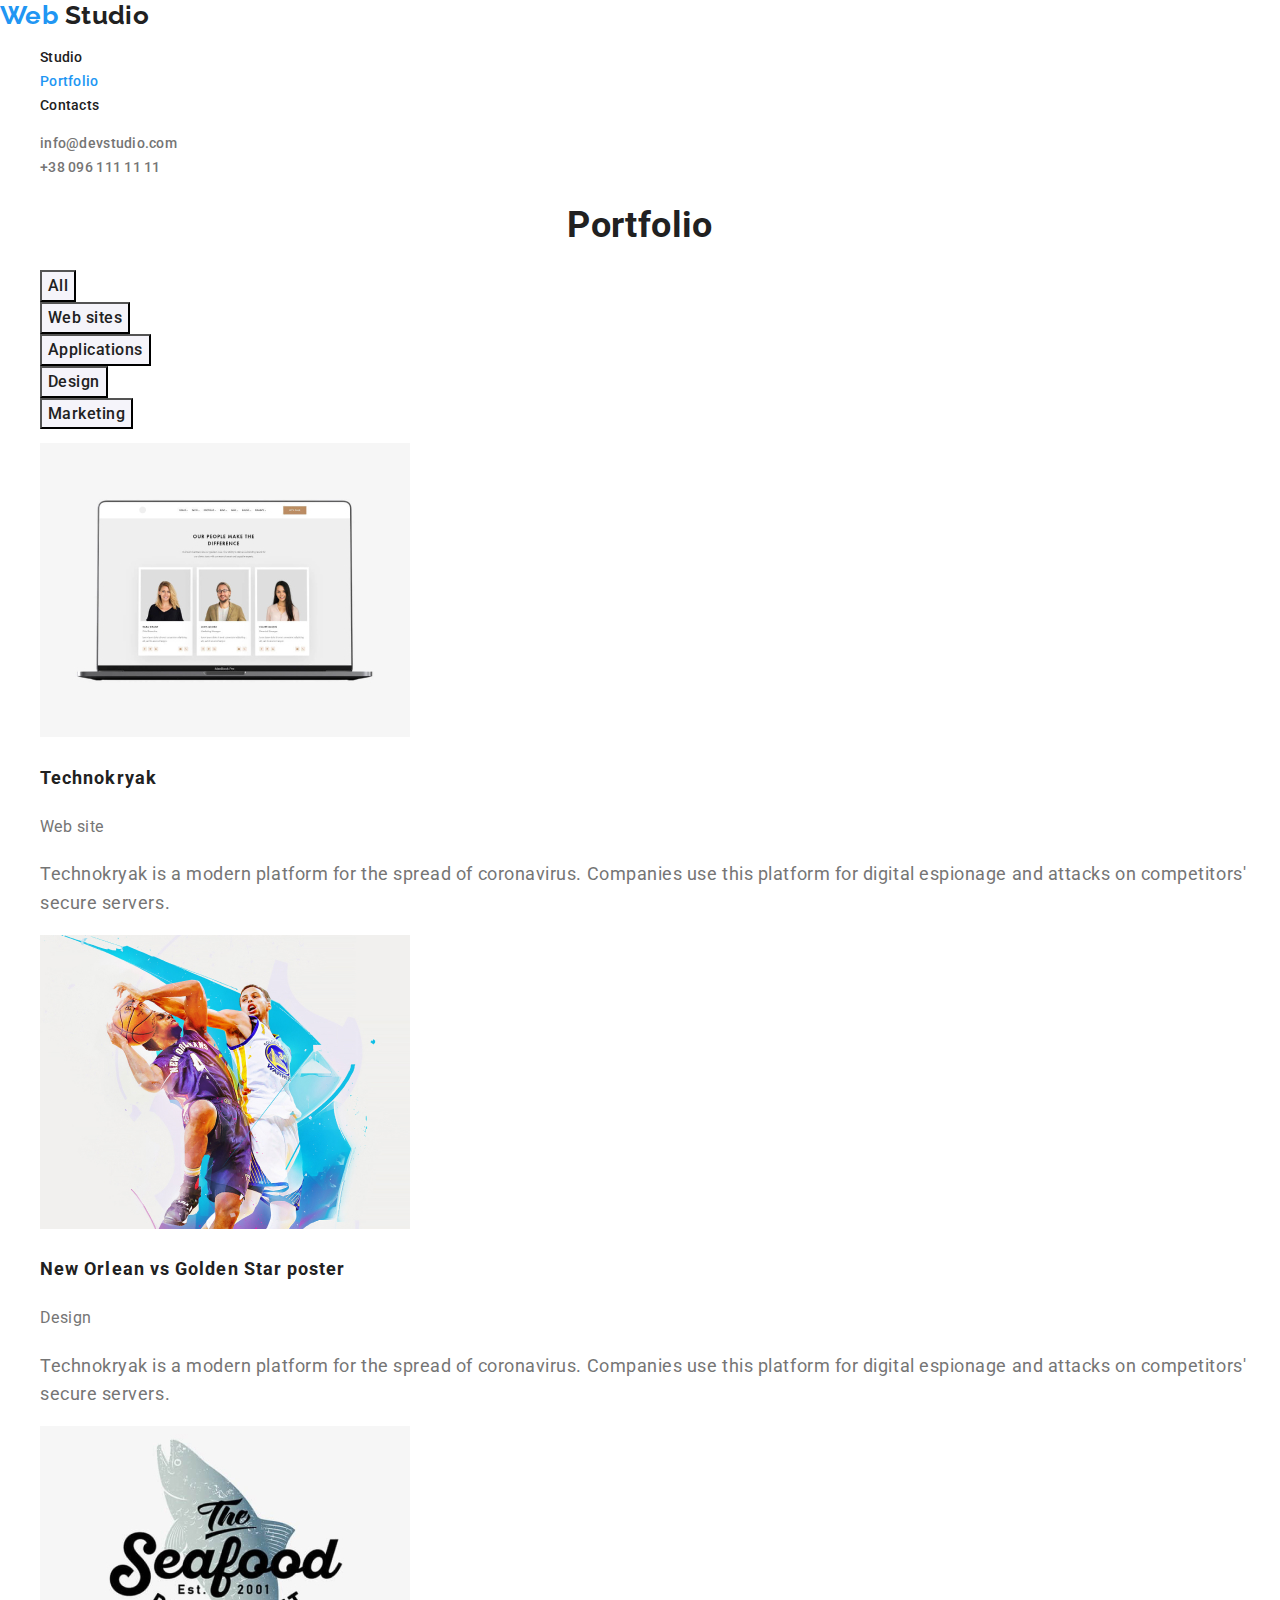
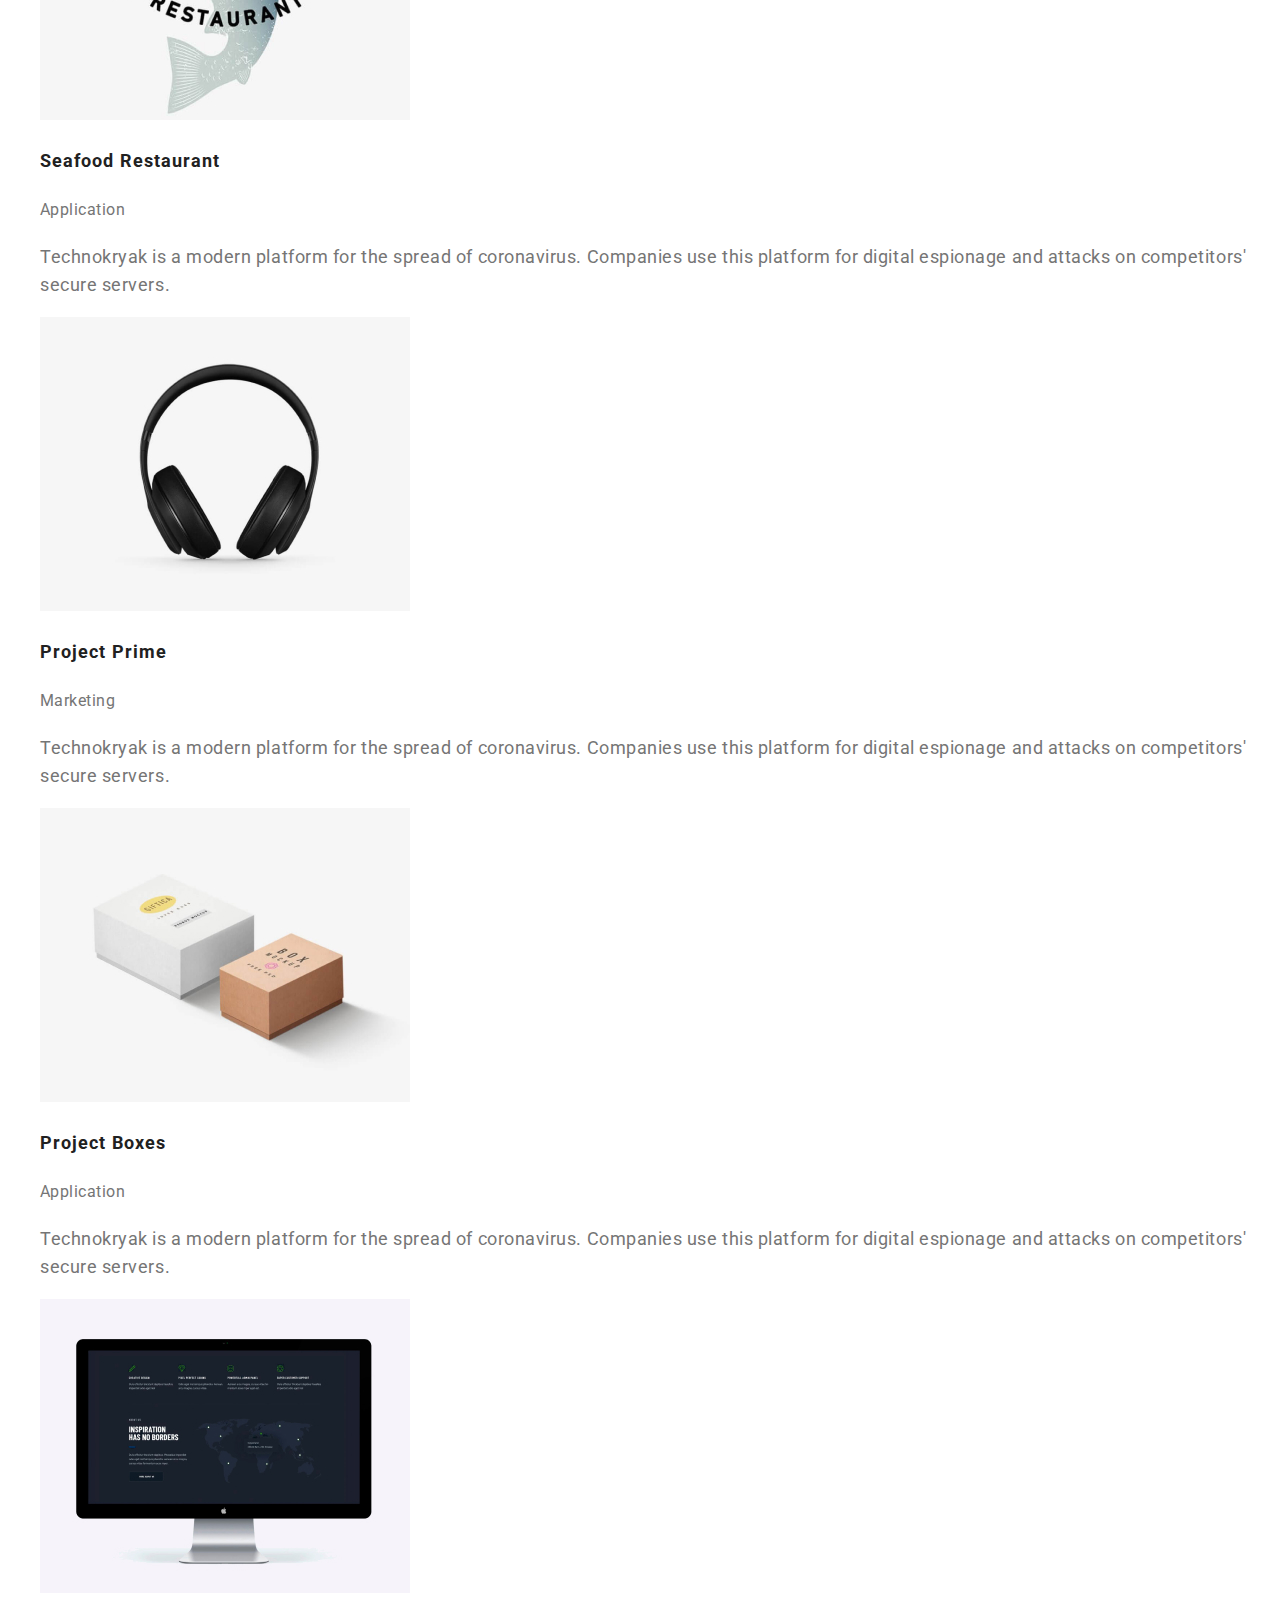
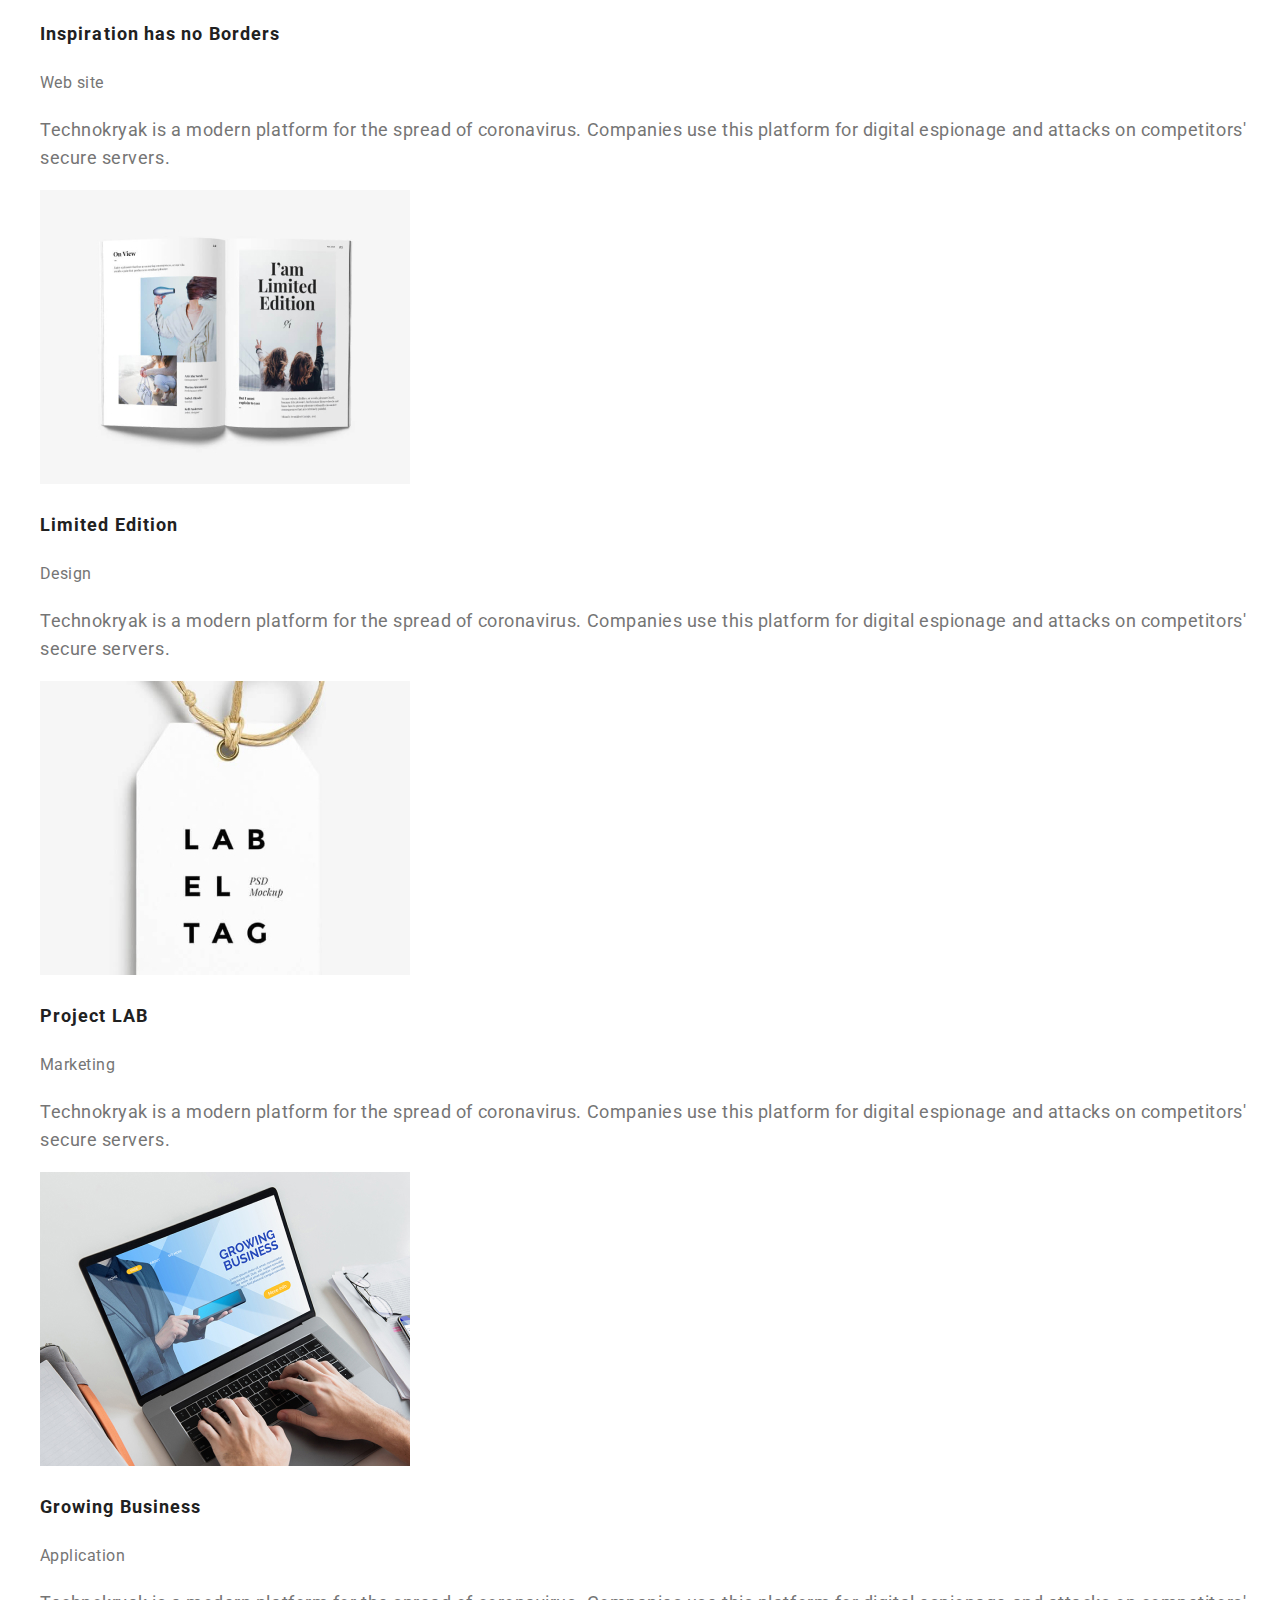
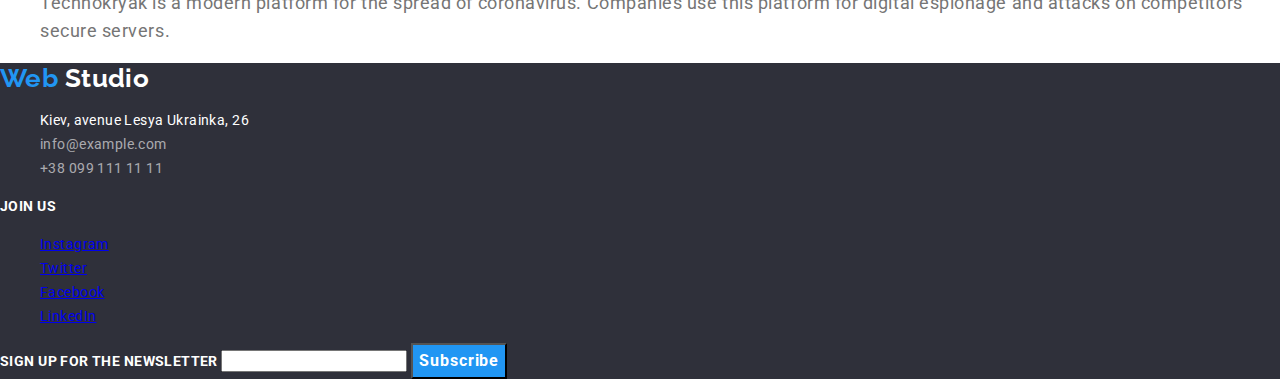
==== portfolio.html @ d20845cb "Adds html and css files, photos" ====
<!DOCTYPE html>
<html lang="en">
  <head>
    <meta charset="UTF-8" />
    <meta name="viewport" content="width=device-width, initial-scale=1.0" />
    <title>Portfolio</title>
    <link
      href="https://fonts.googleapis.com/css2?family=Raleway:wght@700&family=Roboto:wght@400;500;700;900&display=swap"
      rel="stylesheet"
    />
    <link
      rel="stylesheet"
      href="https://cdnjs.cloudflare.com/ajax/libs/modern-normalize/0.7.0/modern-normalize.min.css"
    />
    <link rel="stylesheet" href="./css/styles.css" />
  </head>

  <body>
    <!--Site header-->
    <header>
      <nav>
        <a href="./index.html" class="logo"
          ><span class="logo-web">Web</span> Studio</a
        >
        <ul class="site-nav list">
          <li><a href="./index.html" class="link">Studio</a></li>
          <li><a href="./portfolio.html" class="link current">Portfolio</a></li>
          <li><a href="" class="link">Contacts</a></li>
        </ul>
      </nav>

      <!--Contacts-->
      <ul class="contacts list">
        <li><a href="mailto:info@devstudio.com">info@devstudio.com</a></li>
        <li><a href="tel:+380961111111">+38 096 111 11 11</a></li>
      </ul>
    </header>

    <main>
      <!--Portfolio-->
      <section class="section">
        <h1 class="section-title">Portfolio</h1>
        <ul class="works-filter list">
          <li>
            <button type="button" class="button">All</button>
          </li>
          <li>
            <button type="button" class="button">Web sites</button>
          </li>
          <li>
            <button type="button" class="button">Applications</button>
          </li>
          <li>
            <button type="button" class="button">Design</button>
          </li>
          <li>
            <button type="button" class="button">Marketing</button>
          </li>
        </ul>

        <ul class="portfolio list">
          <li>
            <a href=""
              ><img
                src="./images/portfolio-card.jpg"
                alt="People"
                width="370"
                height="294"
              />
              <h2 class="portfolio-title">Technokryak</h2>
              <p class="portfolio-item">Web site</p>
              <p class="portfolio-description">
                Technokryak is a modern platform for the spread of coronavirus.
                Companies use this platform for digital espionage and attacks on
                competitors' secure servers.
              </p>
            </a>
          </li>

          <li>
            <a href="">
              <img
                src="./images/portfolio-1.jpg"
                alt="Basketball players"
                width="370"
                height="294"
              />
              <h2 class="portfolio-title">New Orlean vs Golden Star poster</h2>
              <p class="portfolio-item">Design</p>
              <p class="portfolio-description">
                Technokryak is a modern platform for the spread of coronavirus.
                Companies use this platform for digital espionage and attacks on
                competitors' secure servers.
              </p>
            </a>
          </li>

          <li>
            <a href="">
              <img
                src="./images/portfolio-2.jpg"
                alt="Restaurant logo"
                width="370"
                height="294"
              />
              <h2 class="portfolio-title">Seafood Restaurant</h2>
              <p class="portfolio-item">Application</p>
              <p class="portfolio-description">
                Technokryak is a modern platform for the spread of coronavirus.
                Companies use this platform for digital espionage and attacks on
                competitors' secure servers.
              </p>
            </a>
          </li>

          <li>
            <a href="">
              <img
                src="./images/portfolio-3.jpg"
                alt="Headphones"
                width="370"
                height="294"
              />
              <h2 class="portfolio-title">Project Prime</h2>
              <p class="portfolio-item">Marketing</p>
              <p class="portfolio-description">
                Technokryak is a modern platform for the spread of coronavirus.
                Companies use this platform for digital espionage and attacks on
                competitors' secure servers.
              </p>
            </a>
          </li>

          <li>
            <a href="">
              <img
                src="./images/portfolio-4.jpg"
                alt="Boxes"
                width="370"
                height="294"
              />
              <h2 class="portfolio-title">Project Boxes</h2>
              <p class="portfolio-item">Application</p>
              <p class="portfolio-description">
                Technokryak is a modern platform for the spread of coronavirus.
                Companies use this platform for digital espionage and attacks on
                competitors' secure servers.
              </p>
            </a>
          </li>

          <li>
            <a href="">
              <img
                src="./images/portfolio-5.jpg"
                alt="Monitor"
                width="370"
                height="294"
              />
              <h2 class="portfolio-title">Inspiration has no Borders</h2>
              <p class="portfolio-item">Web site</p>
              <p class="portfolio-description">
                Technokryak is a modern platform for the spread of coronavirus.
                Companies use this platform for digital espionage and attacks on
                competitors' secure servers.
              </p>
            </a>
          </li>

          <li>
            <a href="">
              <img
                src="./images/portfolio-6.jpg"
                alt="Magazine"
                width="370"
                height="294"
              />
              <h2 class="portfolio-title">Limited Edition</h2>
              <p class="portfolio-item">Design</p>
              <p class="portfolio-description">
                Technokryak is a modern platform for the spread of coronavirus.
                Companies use this platform for digital espionage and attacks on
                competitors' secure servers.
              </p>
            </a>
          </li>

          <li>
            <a href="">
              <img
                src="./images/portfolio-7.jpg"
                alt="Label"
                width="370"
                height="294"
              />
              <h2 class="portfolio-title">Project LAB</h2>
              <p class="portfolio-item">Marketing</p>
              <p class="portfolio-description">
                Technokryak is a modern platform for the spread of coronavirus.
                Companies use this platform for digital espionage and attacks on
                competitors' secure servers.
              </p>
            </a>
          </li>

          <li>
            <a href="">
              <img
                src="./images/portfolio-8.jpg"
                alt="Laptop"
                width="370"
                height="294"
              />
              <h2 class="portfolio-title">Growing Business</h2>
              <p class="portfolio-item">Application</p>
              <p class="portfolio-description">
                Technokryak is a modern platform for the spread of coronavirus.
                Companies use this platform for digital espionage and attacks on
                competitors' secure servers.
              </p>
            </a>
          </li>
        </ul>
      </section>
    </main>

    <!--Footer-->
    <footer class="footer">
      <div>
        <a href="./index.html" class="logo"
          ><span class="logo-web">Web</span
          ><span class="logo-studio"> Studio</span></a
        >
        <address class="address">
          <ul class="list">
            <li class="address-map">Kiev, avenue Lesya Ukrainka, 26</li>
            <li>
              <a href="mailto:info@example.com" class="address-contacts"
                >info@example.com</a
              >
            </li>
            <li>
              <a href="tel:+380991111111" class="address-contacts"
                >+38 099 111 11 11</a
              >
            </li>
          </ul>
        </address>
      </div>

      <div>
        <b class="auth">Join us</b>
        <ul class="list">
          <li><a href="#" aria-label="Instagram Link">Instagram</a></li>
          <li><a href="#" aria-label="Twitter Link">Twitter</a></li>
          <li><a href="#" aria-label="Facebook Link">Facebook</a></li>
          <li><a href="#" aria-label="LinkedIn Link">LinkedIn</a></li>
        </ul>
      </div>

      <div>
        <b class="auth">Sign up for the newsletter</b>
        <input type="text" />
        <button type="submit" class="submit-button">Subscribe</button>
      </div>
    </footer>
  </body>
</html>
---- css/styles.css ----
:root {
  --primary-text-color: #757575;
  --title-text-color: #212121;
  --accent-color: #2196f3;
  --accent-secondary-color: rgba(255, 255, 255, 0.6);
  --white-color: #ffffff;
  --secondary-bg-color: #f5f4fa;
  --footer-bg-color: #2f303a;
}

/* main text color #757575 */
/* secondary text color #212121 */
/* white color #FFFFFF */
/* accent color #2196F3 */
/* secondary background color #F5F4FA */
/* footer background color #2F303A */
/*contacts color: rgba(255, 255, 255, 0.6) */

body {
  background-color: var(--white-color);
  color: var(--primary-text-color);
  font-family: Roboto, sans-serif;
  letter-spacing: 0.03em;
  font-weight: 400;
  font-size: 14px;
  line-height: 1.71;
  text-decoration: none;
}

.container {
  width: 1230px;
  padding-left: 15px;
  padding-right: 15px;
  margin: 0 auto;
}

.list {
  list-style: none;
}

.logo {
  color: var(--title-text-color);
  font-family: Raleway, sans-serif;
  font-size: 26px;
  font-weight: 700;
  line-height: 1.19;
  text-decoration: none;
}

.logo-web {
  color: var(--accent-color);
}

/* Site nav*/
.site-nav .link {
  color: var(--title-text-color);
}

.site-nav .link:hover,
.site-nav .link:focus {
  color: var(--accent-color);
}

/* Contacts */
.contacts a {
  color: var(--primary-text-color);
}

.contacts a:hover,
.contacts a:focus {
  color: var(--accent-color);
}

.site-nav .link,
.contacts a {
  font-weight: 500;
  font-size: 14px;
  line-height: 1.14;
  letter-spacing: 0.02em;
  text-decoration: none;
}

.site-nav .link.current {
  color: var(--accent-color);
}

.section-title {
  color: var(--title-text-color);
  font-weight: 700;
  font-size: 36px;
  line-height: 1.17;
  text-align: center;
}

/* Hero */
.hero {
  background-color: var(--footer-bg-color);
  text-align: center;
}

.hero-title {
  font-weight: 900;
  font-size: 44px;
  line-height: 1.36;
  letter-spacing: 0.06em;
  text-transform: uppercase;
  color: var(--white-color);
}

.hero-button,
.submit-button {
  color: var(--white-color);
  background-color: var(--accent-color);
  font-family: inherit;
  font-weight: 700;
  font-size: 16px;
  line-height: 1.88;
  text-align: center;
  letter-spacing: 0.06em;
}

/* Features */
.features-item,
.works .title,
.auth {
  font-weight: 700;
  font-size: 14px;
  line-height: 1.14;
  text-transform: uppercase;
}

.features-item {
  color: var(--title-text-color);
}

/* Works */
.works .title {
  color: var(--white-color);
  background-color: var(--footer-bg-color);
}

/* Team */
.team .title {
  color: var(--title-text-color);
  font-weight: 500;
  font-size: 16px;
  line-height: 1.19;
}

.profession {
  font-weight: 400;
  font-size: 16px;
  line-height: 1.19;
}

footer {
  background-color: var(--footer-bg-color);
}

.logo-studio {
  color: var(--white-color);
}

.address-map {
  color: var(--white-color);
  font-style: normal;
}

.address-contacts {
  color: var(--accent-secondary-color);
  font-style: normal;
  text-decoration: none;
}

.auth {
  color: var(--white-color);
}

/* Portfolio Button */
.button {
  color: var(--title-text-color);
  background-color: var(--secondary-bg-color);
  font-family: inherit;
  font-weight: 500;
  font-size: 16px;
  line-height: 1.62;
  letter-spacing: 0.03em;
}

.button:hover,
.button:focus {
  color: var(--white-color);
  background-color: var(--accent-color);
}

/* Main Portfolio */
.portfolio a {
  text-decoration: none;
}

.portfolio-title {
  color: var(--title-text-color);
  font-weight: 700;
  font-size: 18px;
  line-height: 2;
  letter-spacing: 0.06em;
}

.portfolio-item {
  color: var(--primary-text-color);
  font-weight: 400;
  font-size: 16px;
  line-height: 1.88;
  letter-spacing: 0.03em;
}

.portfolio-description {
  color: var(--primary-text-color);
  font-weight: 400;
  font-size: 18px;
  line-height: 1.56;
  letter-spacing: 0.03em;
}

.portfolio-description:hover,
.portfolio-description:focus {
  color: var(--white-color);
  background-color: var(--accent-color);
}
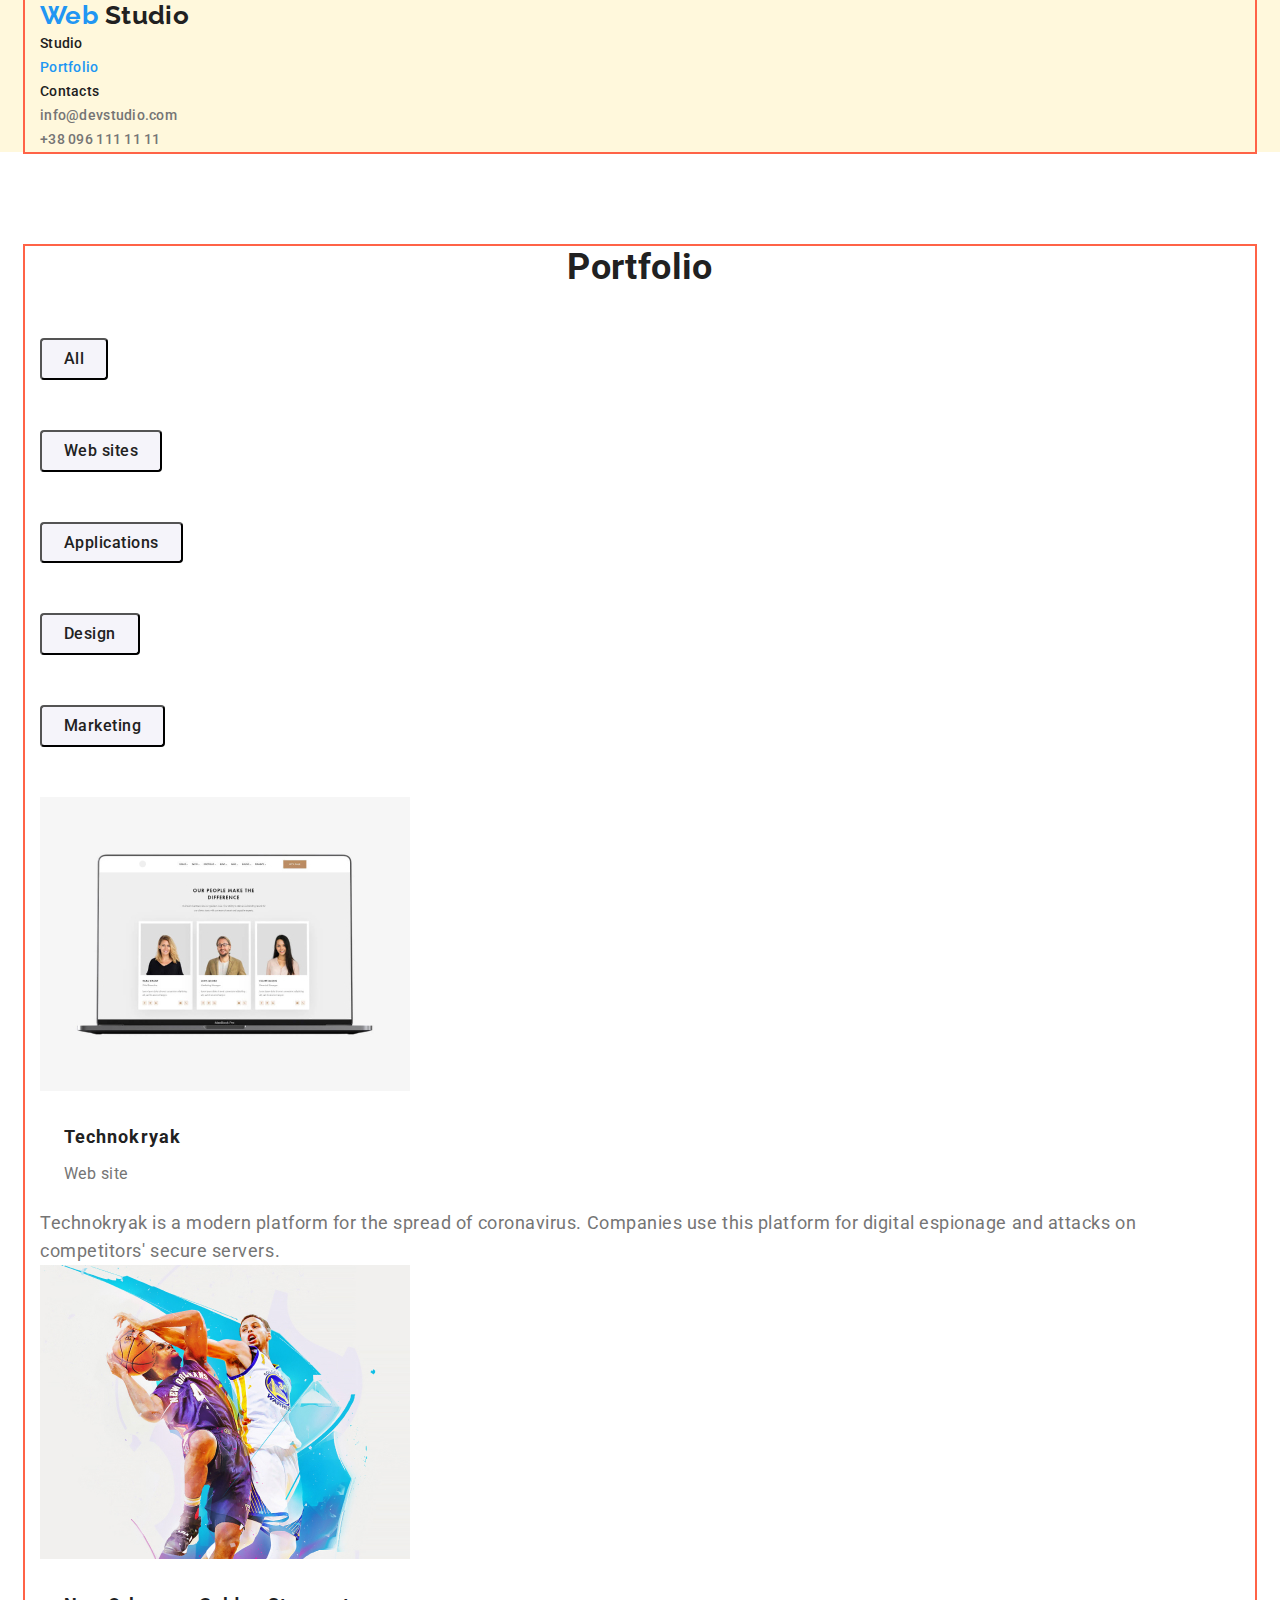
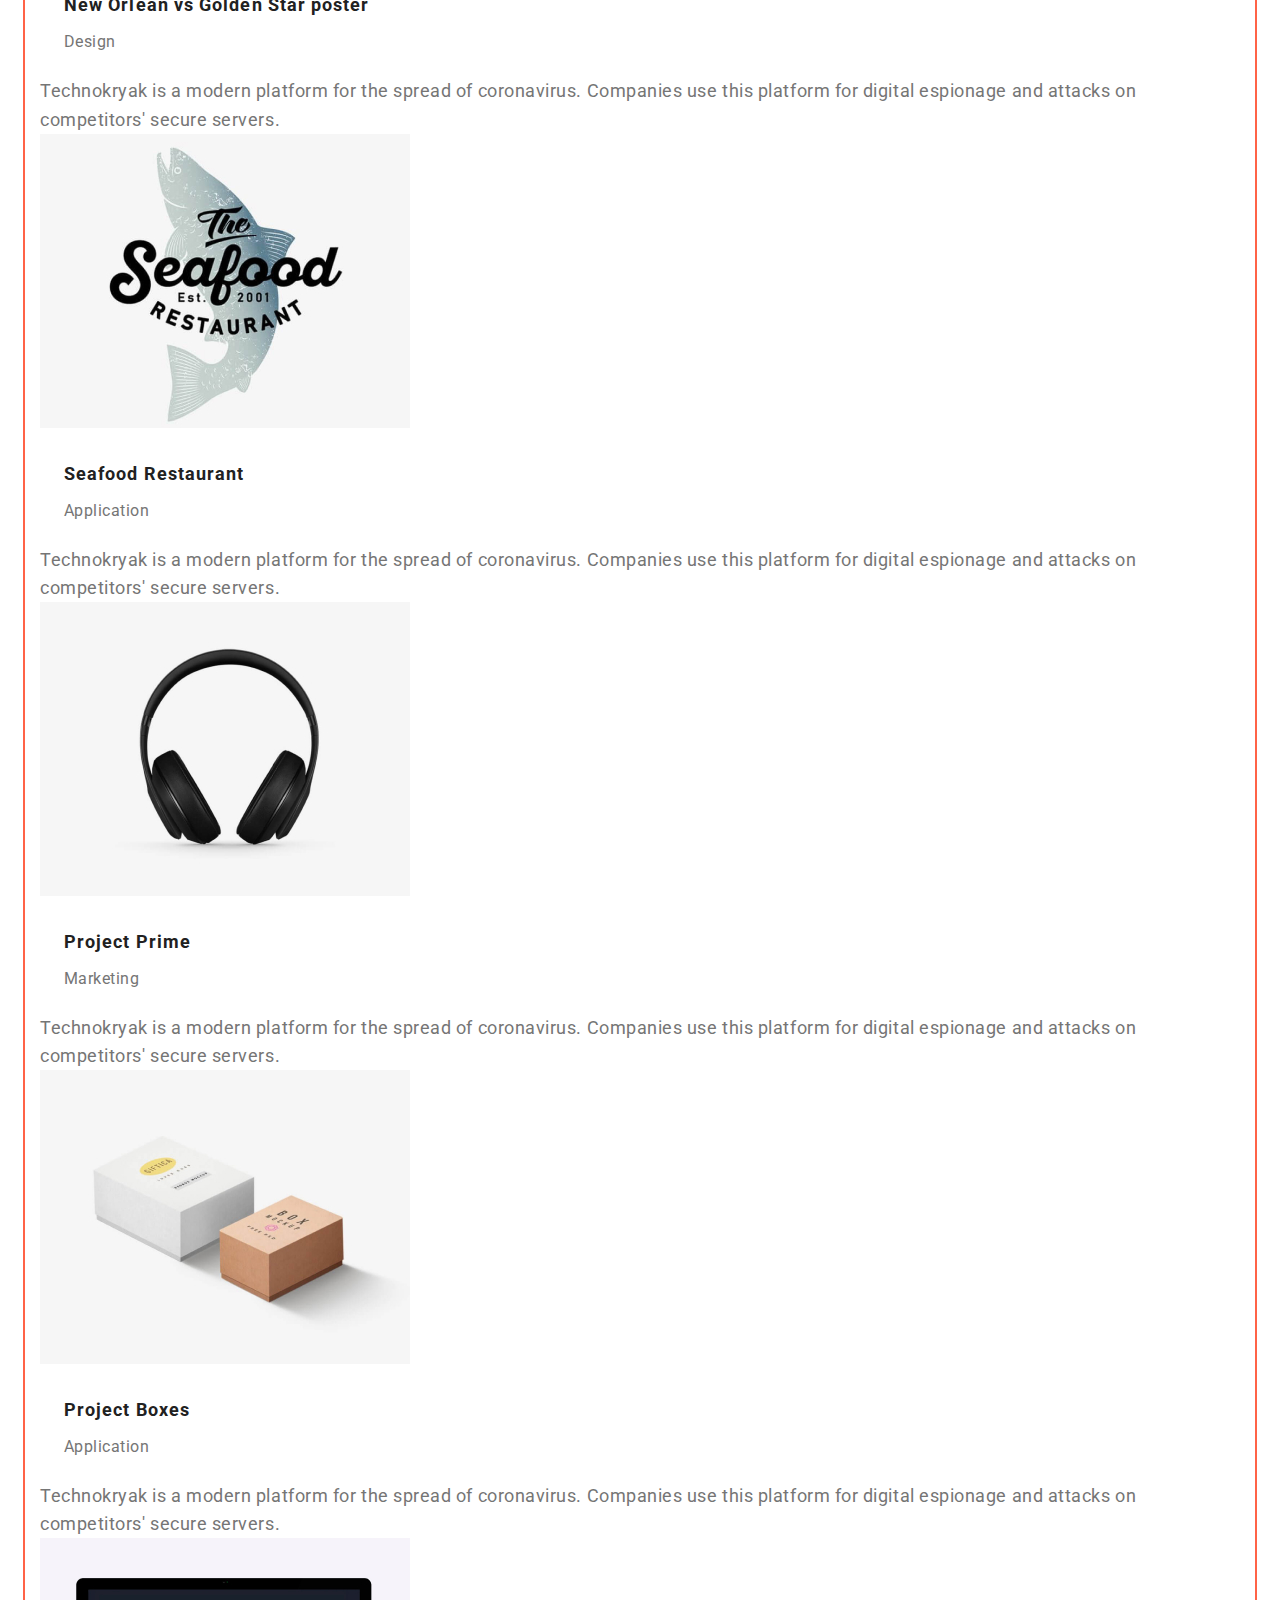
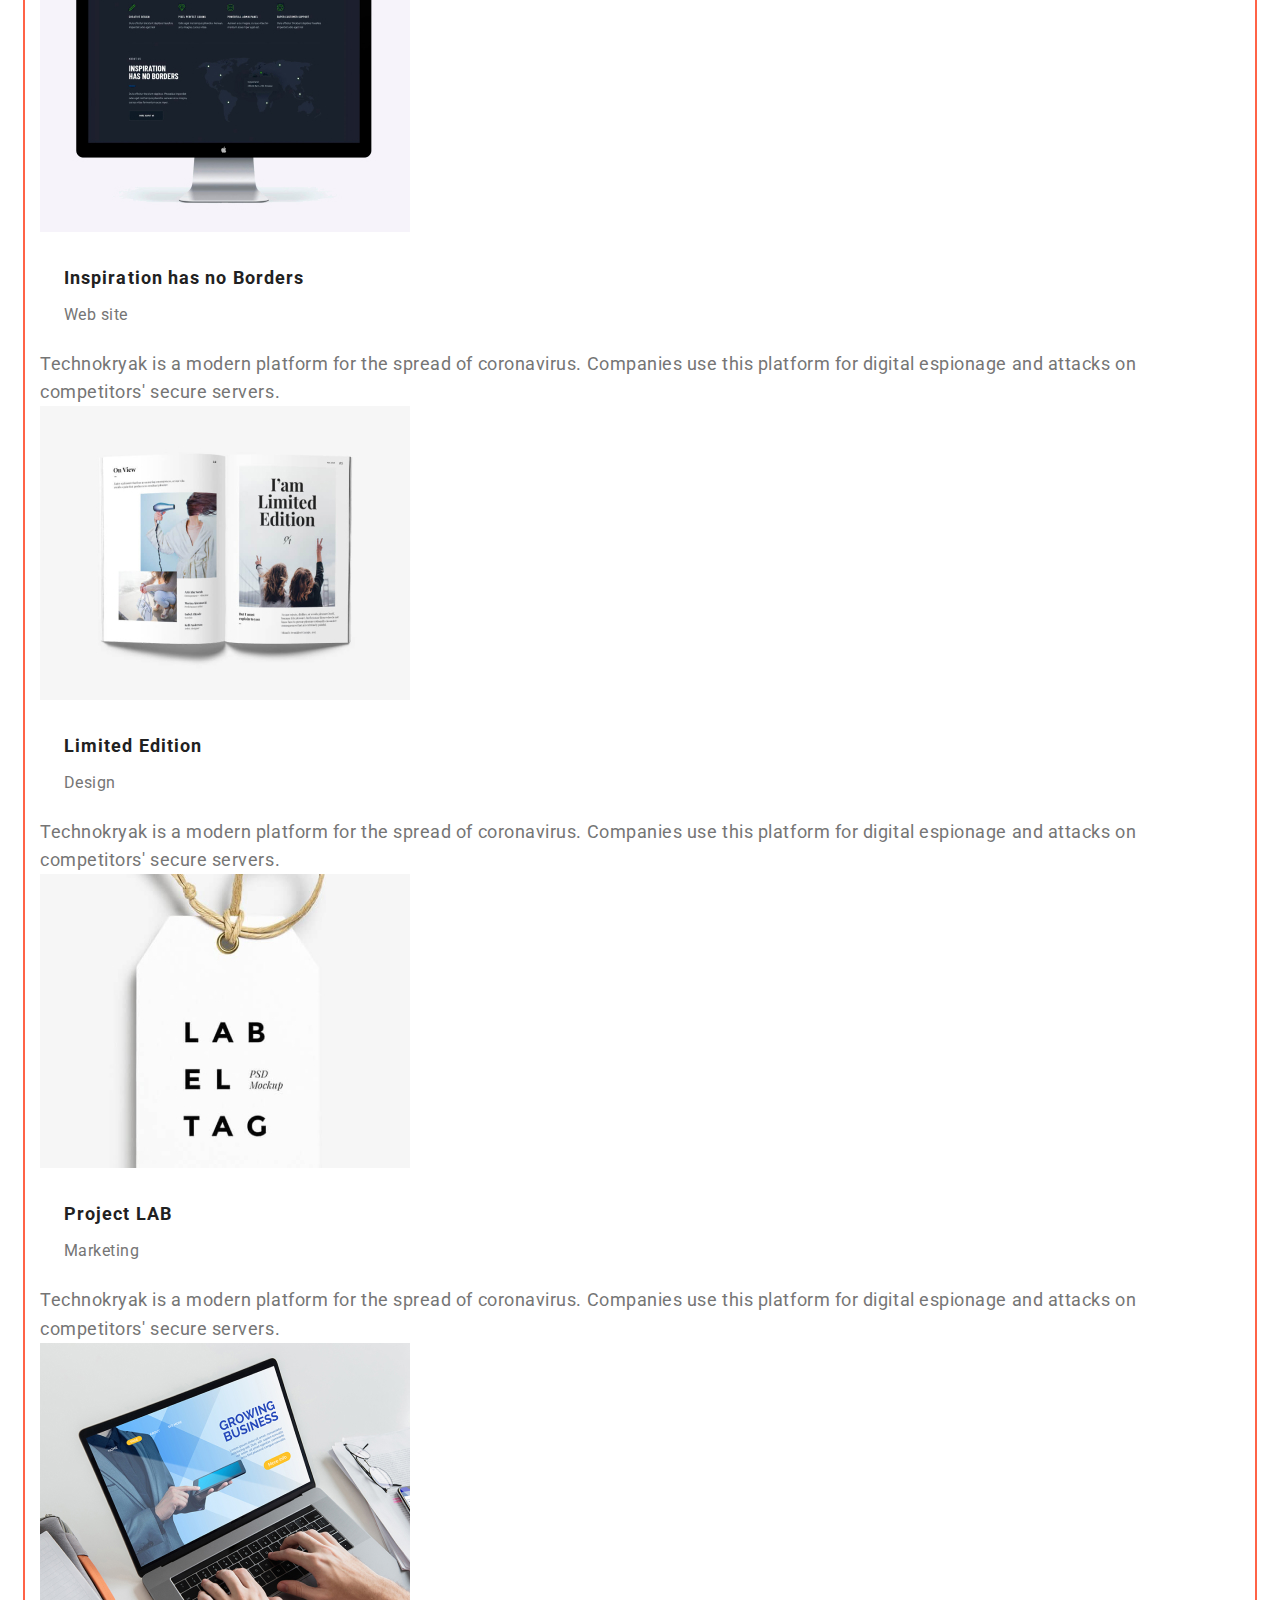
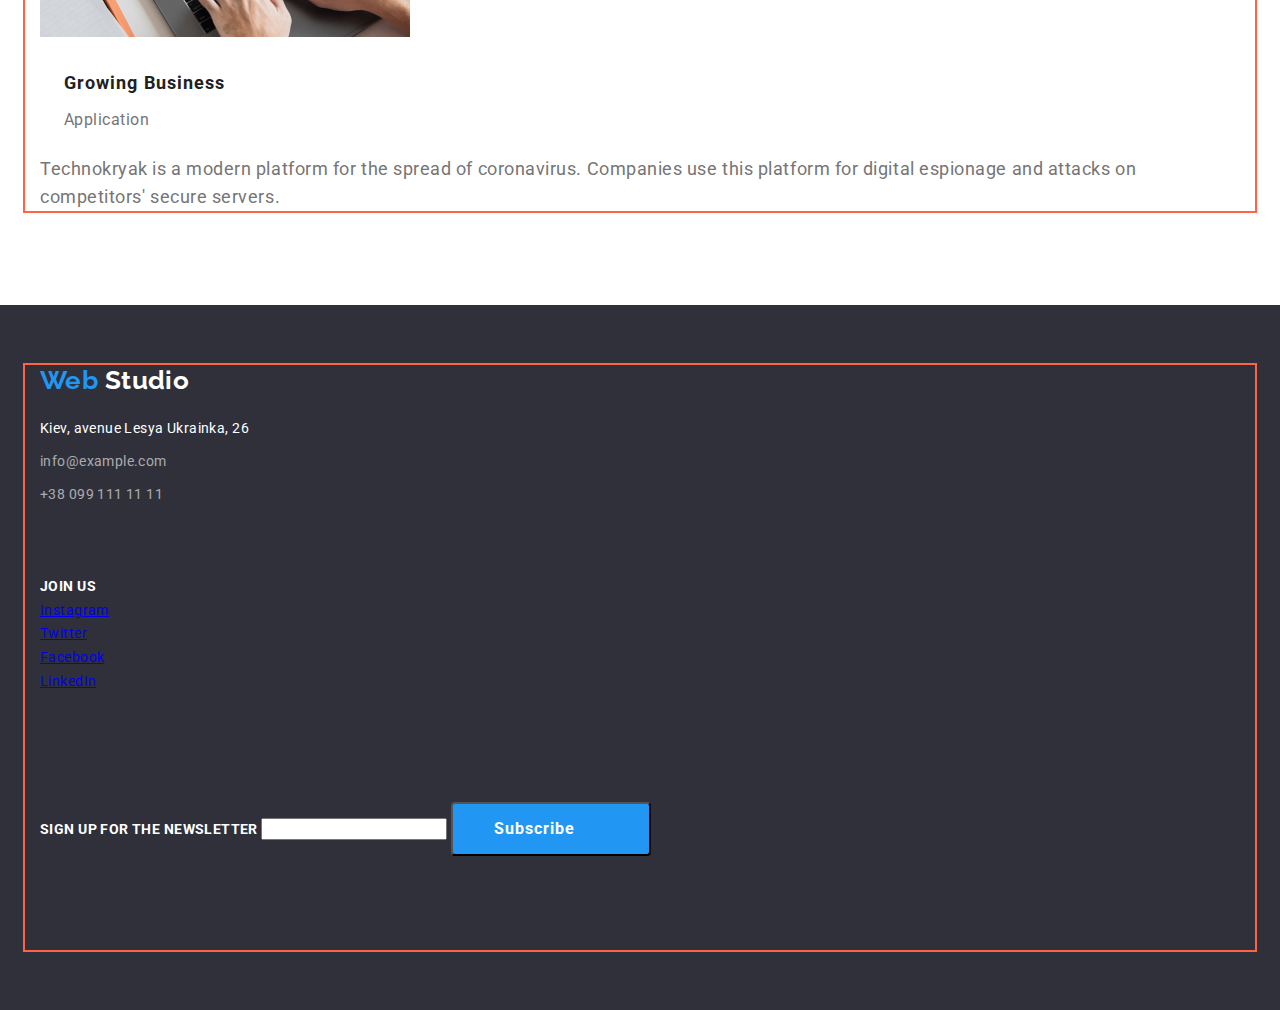
==== commit ee6fb68e: "Adds styles for geometry" ====
--- a/portfolio.html
+++ b/portfolio.html
@@ -3,7 +3,7 @@
   <head>
     <meta charset="UTF-8" />
     <meta name="viewport" content="width=device-width, initial-scale=1.0" />
-    <title>Portfolio</title>
+    <title>Web Studio</title>
     <link
       href="https://fonts.googleapis.com/css2?family=Raleway:wght@700&family=Roboto:wght@400;500;700;900&display=swap"
       rel="stylesheet"
@@ -17,251 +17,262 @@
 
   <body>
     <!--Site header-->
-    <header>
-      <nav>
-        <a href="./index.html" class="logo"
-          ><span class="logo-web">Web</span> Studio</a
-        >
-        <ul class="site-nav list">
-          <li><a href="./index.html" class="link">Studio</a></li>
-          <li><a href="./portfolio.html" class="link current">Portfolio</a></li>
-          <li><a href="" class="link">Contacts</a></li>
+    <header class="page-header">
+      <div class="container">
+        <nav>
+          <a href="./index.html" class="logo"
+            ><span class="logo-web">Web</span> Studio</a
+          >
+          <ul class="site-nav list">
+            <li><a href="./index.html" class="link">Studio</a></li>
+            <li>
+              <a href="./portfolio.html" class="link current">Portfolio</a>
+            </li>
+            <li><a href="" class="link">Contacts</a></li>
+          </ul>
+        </nav>
+
+        <!--Contacts-->
+        <ul class="contacts list">
+          <li><a href="mailto:info@devstudio.com">info@devstudio.com</a></li>
+          <li><a href="tel:+380961111111">+38 096 111 11 11</a></li>
         </ul>
-      </nav>
-
-      <!--Contacts-->
-      <ul class="contacts list">
-        <li><a href="mailto:info@devstudio.com">info@devstudio.com</a></li>
-        <li><a href="tel:+380961111111">+38 096 111 11 11</a></li>
-      </ul>
+      </div>
     </header>
 
     <main>
       <!--Portfolio-->
       <section class="section">
-        <h1 class="section-title">Portfolio</h1>
-        <ul class="works-filter list">
-          <li>
-            <button type="button" class="button">All</button>
-          </li>
-          <li>
-            <button type="button" class="button">Web sites</button>
-          </li>
-          <li>
-            <button type="button" class="button">Applications</button>
-          </li>
-          <li>
-            <button type="button" class="button">Design</button>
-          </li>
-          <li>
-            <button type="button" class="button">Marketing</button>
-          </li>
-        </ul>
-
-        <ul class="portfolio list">
-          <li>
-            <a href=""
-              ><img
-                src="./images/portfolio-card.jpg"
-                alt="People"
-                width="370"
-                height="294"
-              />
-              <h2 class="portfolio-title">Technokryak</h2>
-              <p class="portfolio-item">Web site</p>
-              <p class="portfolio-description">
-                Technokryak is a modern platform for the spread of coronavirus.
-                Companies use this platform for digital espionage and attacks on
-                competitors' secure servers.
-              </p>
-            </a>
-          </li>
-
-          <li>
-            <a href="">
-              <img
-                src="./images/portfolio-1.jpg"
-                alt="Basketball players"
-                width="370"
-                height="294"
-              />
-              <h2 class="portfolio-title">New Orlean vs Golden Star poster</h2>
-              <p class="portfolio-item">Design</p>
-              <p class="portfolio-description">
-                Technokryak is a modern platform for the spread of coronavirus.
-                Companies use this platform for digital espionage and attacks on
-                competitors' secure servers.
-              </p>
-            </a>
-          </li>
-
-          <li>
-            <a href="">
-              <img
-                src="./images/portfolio-2.jpg"
-                alt="Restaurant logo"
-                width="370"
-                height="294"
-              />
-              <h2 class="portfolio-title">Seafood Restaurant</h2>
-              <p class="portfolio-item">Application</p>
-              <p class="portfolio-description">
-                Technokryak is a modern platform for the spread of coronavirus.
-                Companies use this platform for digital espionage and attacks on
-                competitors' secure servers.
-              </p>
-            </a>
-          </li>
-
-          <li>
-            <a href="">
-              <img
-                src="./images/portfolio-3.jpg"
-                alt="Headphones"
-                width="370"
-                height="294"
-              />
-              <h2 class="portfolio-title">Project Prime</h2>
-              <p class="portfolio-item">Marketing</p>
-              <p class="portfolio-description">
-                Technokryak is a modern platform for the spread of coronavirus.
-                Companies use this platform for digital espionage and attacks on
-                competitors' secure servers.
-              </p>
-            </a>
-          </li>
-
-          <li>
-            <a href="">
-              <img
-                src="./images/portfolio-4.jpg"
-                alt="Boxes"
-                width="370"
-                height="294"
-              />
-              <h2 class="portfolio-title">Project Boxes</h2>
-              <p class="portfolio-item">Application</p>
-              <p class="portfolio-description">
-                Technokryak is a modern platform for the spread of coronavirus.
-                Companies use this platform for digital espionage and attacks on
-                competitors' secure servers.
-              </p>
-            </a>
-          </li>
-
-          <li>
-            <a href="">
-              <img
-                src="./images/portfolio-5.jpg"
-                alt="Monitor"
-                width="370"
-                height="294"
-              />
-              <h2 class="portfolio-title">Inspiration has no Borders</h2>
-              <p class="portfolio-item">Web site</p>
-              <p class="portfolio-description">
-                Technokryak is a modern platform for the spread of coronavirus.
-                Companies use this platform for digital espionage and attacks on
-                competitors' secure servers.
-              </p>
-            </a>
-          </li>
-
-          <li>
-            <a href="">
-              <img
-                src="./images/portfolio-6.jpg"
-                alt="Magazine"
-                width="370"
-                height="294"
-              />
-              <h2 class="portfolio-title">Limited Edition</h2>
-              <p class="portfolio-item">Design</p>
-              <p class="portfolio-description">
-                Technokryak is a modern platform for the spread of coronavirus.
-                Companies use this platform for digital espionage and attacks on
-                competitors' secure servers.
-              </p>
-            </a>
-          </li>
-
-          <li>
-            <a href="">
-              <img
-                src="./images/portfolio-7.jpg"
-                alt="Label"
-                width="370"
-                height="294"
-              />
-              <h2 class="portfolio-title">Project LAB</h2>
-              <p class="portfolio-item">Marketing</p>
-              <p class="portfolio-description">
-                Technokryak is a modern platform for the spread of coronavirus.
-                Companies use this platform for digital espionage and attacks on
-                competitors' secure servers.
-              </p>
-            </a>
-          </li>
-
-          <li>
-            <a href="">
-              <img
-                src="./images/portfolio-8.jpg"
-                alt="Laptop"
-                width="370"
-                height="294"
-              />
-              <h2 class="portfolio-title">Growing Business</h2>
-              <p class="portfolio-item">Application</p>
-              <p class="portfolio-description">
-                Technokryak is a modern platform for the spread of coronavirus.
-                Companies use this platform for digital espionage and attacks on
-                competitors' secure servers.
-              </p>
-            </a>
-          </li>
-        </ul>
+        <div class="container">
+          <h1 class="section-title">Portfolio</h1>
+          <ul class="works-filter list">
+            <li>
+              <button type="button" class="button">All</button>
+            </li>
+            <li>
+              <button type="button" class="button">Web sites</button>
+            </li>
+            <li>
+              <button type="button" class="button">Applications</button>
+            </li>
+            <li>
+              <button type="button" class="button">Design</button>
+            </li>
+            <li>
+              <button type="button" class="button">Marketing</button>
+            </li>
+          </ul>
+
+          <ul class="portfolio list">
+            <li>
+              <a href=""
+                ><img
+                  src="./images/portfolio-card.jpg"
+                  alt="People"
+                  width="370"
+                  height="294"
+                />
+                <h2 class="portfolio-title">Technokryak</h2>
+                <p class="portfolio-item">Web site</p>
+                <p class="portfolio-description">
+                  Technokryak is a modern platform for the spread of
+                  coronavirus. Companies use this platform for digital espionage
+                  and attacks on competitors' secure servers.
+                </p>
+              </a>
+            </li>
+
+            <li>
+              <a href="">
+                <img
+                  src="./images/portfolio-1.jpg"
+                  alt="Basketball players"
+                  width="370"
+                  height="294"
+                />
+                <h2 class="portfolio-title">
+                  New Orlean vs Golden Star poster
+                </h2>
+                <p class="portfolio-item">Design</p>
+                <p class="portfolio-description">
+                  Technokryak is a modern platform for the spread of
+                  coronavirus. Companies use this platform for digital espionage
+                  and attacks on competitors' secure servers.
+                </p>
+              </a>
+            </li>
+
+            <li>
+              <a href="">
+                <img
+                  src="./images/portfolio-2.jpg"
+                  alt="Restaurant logo"
+                  width="370"
+                  height="294"
+                />
+                <h2 class="portfolio-title">Seafood Restaurant</h2>
+                <p class="portfolio-item">Application</p>
+                <p class="portfolio-description">
+                  Technokryak is a modern platform for the spread of
+                  coronavirus. Companies use this platform for digital espionage
+                  and attacks on competitors' secure servers.
+                </p>
+              </a>
+            </li>
+
+            <li>
+              <a href="">
+                <img
+                  src="./images/portfolio-3.jpg"
+                  alt="Headphones"
+                  width="370"
+                  height="294"
+                />
+                <h2 class="portfolio-title">Project Prime</h2>
+                <p class="portfolio-item">Marketing</p>
+                <p class="portfolio-description">
+                  Technokryak is a modern platform for the spread of
+                  coronavirus. Companies use this platform for digital espionage
+                  and attacks on competitors' secure servers.
+                </p>
+              </a>
+            </li>
+
+            <li>
+              <a href="">
+                <img
+                  src="./images/portfolio-4.jpg"
+                  alt="Boxes"
+                  width="370"
+                  height="294"
+                />
+                <h2 class="portfolio-title">Project Boxes</h2>
+                <p class="portfolio-item">Application</p>
+                <p class="portfolio-description">
+                  Technokryak is a modern platform for the spread of
+                  coronavirus. Companies use this platform for digital espionage
+                  and attacks on competitors' secure servers.
+                </p>
+              </a>
+            </li>
+
+            <li>
+              <a href="">
+                <img
+                  src="./images/portfolio-5.jpg"
+                  alt="Monitor"
+                  width="370"
+                  height="294"
+                />
+                <h2 class="portfolio-title">Inspiration has no Borders</h2>
+                <p class="portfolio-item">Web site</p>
+                <p class="portfolio-description">
+                  Technokryak is a modern platform for the spread of
+                  coronavirus. Companies use this platform for digital espionage
+                  and attacks on competitors' secure servers.
+                </p>
+              </a>
+            </li>
+
+            <li>
+              <a href="">
+                <img
+                  src="./images/portfolio-6.jpg"
+                  alt="Magazine"
+                  width="370"
+                  height="294"
+                />
+                <h2 class="portfolio-title">Limited Edition</h2>
+                <p class="portfolio-item">Design</p>
+                <p class="portfolio-description">
+                  Technokryak is a modern platform for the spread of
+                  coronavirus. Companies use this platform for digital espionage
+                  and attacks on competitors' secure servers.
+                </p>
+              </a>
+            </li>
+
+            <li>
+              <a href="">
+                <img
+                  src="./images/portfolio-7.jpg"
+                  alt="Label"
+                  width="370"
+                  height="294"
+                />
+                <h2 class="portfolio-title">Project LAB</h2>
+                <p class="portfolio-item">Marketing</p>
+                <p class="portfolio-description">
+                  Technokryak is a modern platform for the spread of
+                  coronavirus. Companies use this platform for digital espionage
+                  and attacks on competitors' secure servers.
+                </p>
+              </a>
+            </li>
+
+            <li>
+              <a href="">
+                <img
+                  src="./images/portfolio-8.jpg"
+                  alt="Laptop"
+                  width="370"
+                  height="294"
+                />
+                <h2 class="portfolio-title">Growing Business</h2>
+                <p class="portfolio-item">Application</p>
+                <p class="portfolio-description">
+                  Technokryak is a modern platform for the spread of
+                  coronavirus. Companies use this platform for digital espionage
+                  and attacks on competitors' secure servers.
+                </p>
+              </a>
+            </li>
+          </ul>
+        </div>
       </section>
     </main>
 
     <!--Footer-->
-    <footer class="footer">
-      <div>
-        <a href="./index.html" class="logo"
-          ><span class="logo-web">Web</span
-          ><span class="logo-studio"> Studio</span></a
-        >
-        <address class="address">
+    <footer>
+      <div class="container">
+        <div>
+          <a href="./index.html" class="logo"
+            ><span class="logo-web">Web</span
+            ><span class="logo-studio"> Studio</span>
+          </a>
+
+          <address class="address">
+            <ul class="list">
+              <li class="address-map">Kiev, avenue Lesya Ukrainka, 26</li>
+              <li>
+                <a href="mailto:info@example.com" class="address-contacts mail"
+                  >info@example.com</a
+                >
+              </li>
+              <li>
+                <a href="tel:+380991111111" class="address-contacts"
+                  >+38 099 111 11 11</a
+                >
+              </li>
+            </ul>
+          </address>
+        </div>
+
+        <div>
+          <b class="auth">Join us</b>
           <ul class="list">
-            <li class="address-map">Kiev, avenue Lesya Ukrainka, 26</li>
-            <li>
-              <a href="mailto:info@example.com" class="address-contacts"
-                >info@example.com</a
-              >
-            </li>
-            <li>
-              <a href="tel:+380991111111" class="address-contacts"
-                >+38 099 111 11 11</a
-              >
-            </li>
-          </ul>
-        </address>
-      </div>
-
-      <div>
-        <b class="auth">Join us</b>
-        <ul class="list">
-          <li><a href="#" aria-label="Instagram Link">Instagram</a></li>
-          <li><a href="#" aria-label="Twitter Link">Twitter</a></li>
-          <li><a href="#" aria-label="Facebook Link">Facebook</a></li>
-          <li><a href="#" aria-label="LinkedIn Link">LinkedIn</a></li>
-        </ul>
-      </div>
-
-      <div>
-        <b class="auth">Sign up for the newsletter</b>
-        <input type="text" />
-        <button type="submit" class="submit-button">Subscribe</button>
+            <li><a href="#" aria-label="Instagram Link">Instagram</a></li>
+            <li><a href="#" aria-label="Twitter Link">Twitter</a></li>
+            <li><a href="#" aria-label="Facebook Link">Facebook</a></li>
+            <li><a href="#" aria-label="LinkedIn Link">LinkedIn</a></li>
+          </ul>
+        </div>
+
+        <div>
+          <b class="auth">Sign up for the newsletter</b>
+          <input type="text" />
+          <button type="submit" class="submit-button">Subscribe</button>
+        </div>
       </div>
     </footer>
   </body>
--- a/css/styles.css
+++ b/css/styles.css
@@ -17,6 +17,7 @@
 /*contacts color: rgba(255, 255, 255, 0.6) */
 
 body {
+  margin: 0;
   background-color: var(--white-color);
   color: var(--primary-text-color);
   font-family: Roboto, sans-serif;
@@ -27,15 +28,26 @@
   text-decoration: none;
 }
 
+.page-header {
+  background-color: cornsilk;
+}
 .container {
   width: 1230px;
   padding-left: 15px;
   padding-right: 15px;
   margin: 0 auto;
+  outline: 2px solid tomato;
+}
+
+.section {
+  padding-top: 94px;
+  padding-bottom: 94px;
 }
 
 .list {
   list-style: none;
+  padding: 0;
+  margin: 0;
 }
 
 .logo {
@@ -85,6 +97,8 @@
 }
 
 .section-title {
+  margin-top: 0;
+  margin-bottom: 50px;
   color: var(--title-text-color);
   font-weight: 700;
   font-size: 36px;
@@ -99,6 +113,8 @@
 }
 
 .hero-title {
+  margin-top: 0;
+  margin-bottom: 30px;
   font-weight: 900;
   font-size: 44px;
   line-height: 1.36;
@@ -109,14 +125,21 @@
 
 .hero-button,
 .submit-button {
+  display: inline-block;
+  min-width: 200px;
   color: var(--white-color);
   background-color: var(--accent-color);
+  border-radius: 4px;
   font-family: inherit;
   font-weight: 700;
   font-size: 16px;
   line-height: 1.88;
   text-align: center;
   letter-spacing: 0.06em;
+}
+
+.hero-button {
+  padding: 10px 32px;
 }
 
 /* Features */
@@ -130,17 +153,27 @@
 }
 
 .features-item {
-  color: var(--title-text-color);
+  margin-top: 0;
+  margin-bottom: 10px;
+  color: var(--title-text-color);
+}
+
+.features-list p {
+  margin-top: 0;
+  margin-bottom: 0px;
 }
 
 /* Works */
 .works .title {
+  margin-top: 0;
   color: var(--white-color);
   background-color: var(--footer-bg-color);
 }
 
 /* Team */
 .team .title {
+  margin-top: 0;
+  margin-bottom: 10px;
   color: var(--title-text-color);
   font-weight: 500;
   font-size: 16px;
@@ -148,6 +181,8 @@
 }
 
 .profession {
+  margin-top: 0;
+  margin-bottom: 16px;
   font-weight: 400;
   font-size: 16px;
   line-height: 1.19;
@@ -155,6 +190,8 @@
 
 footer {
   background-color: var(--footer-bg-color);
+  padding-top: 60px;
+  padding-bottom: 60px;
 }
 
 .logo-studio {
@@ -164,27 +201,55 @@
 .address-map {
   color: var(--white-color);
   font-style: normal;
+  margin-top: 20px;
+  margin-bottom: 9px;
 }
 
 .address-contacts {
+  display: inline-block;
   color: var(--accent-secondary-color);
   font-style: normal;
   text-decoration: none;
+  margin-top: 0;
+  margin-bottom: 0;
+}
+
+.address-contacts.mail {
+  margin-bottom: 9px;
 }
 
 .auth {
-  color: var(--white-color);
+  display: inline-block;
+  color: var(--white-color);
+  margin-top: 72px;
+  margin-bottom: 0;
+}
+
+.submit-button {
+  display: inline-block;
+  margin-top: 108px;
+  margin-bottom: 94px;
+  padding-top: 10px;
+  padding-right: 62px;
+  padding-bottom: 10px;
+  padding-left: 29px;
 }
 
 /* Portfolio Button */
 .button {
-  color: var(--title-text-color);
+  display: inline-block;
+  margin-top: 0;
+  margin-bottom: 50px;
+  color: var(--title-text-color);
+  padding: 6px 22px;
+  border-radius: 4px;
   background-color: var(--secondary-bg-color);
   font-family: inherit;
   font-weight: 500;
   font-size: 16px;
   line-height: 1.62;
   letter-spacing: 0.03em;
+  text-align: center;
 }
 
 .button:hover,
@@ -199,6 +264,10 @@
 }
 
 .portfolio-title {
+  margin-top: 20px;
+  margin-right: 24px;
+  margin-bottom: 4px;
+  margin-left: 24px;
   color: var(--title-text-color);
   font-weight: 700;
   font-size: 18px;
@@ -208,6 +277,10 @@
 
 .portfolio-item {
   color: var(--primary-text-color);
+  margin-top: 0;
+  margin-right: 24px;
+  margin-bottom: 20px;
+  margin-left: 24px;
   font-weight: 400;
   font-size: 16px;
   line-height: 1.88;
@@ -216,6 +289,8 @@
 
 .portfolio-description {
   color: var(--primary-text-color);
+  margin-top: 0;
+  margin-bottom: 0;
   font-weight: 400;
   font-size: 18px;
   line-height: 1.56;
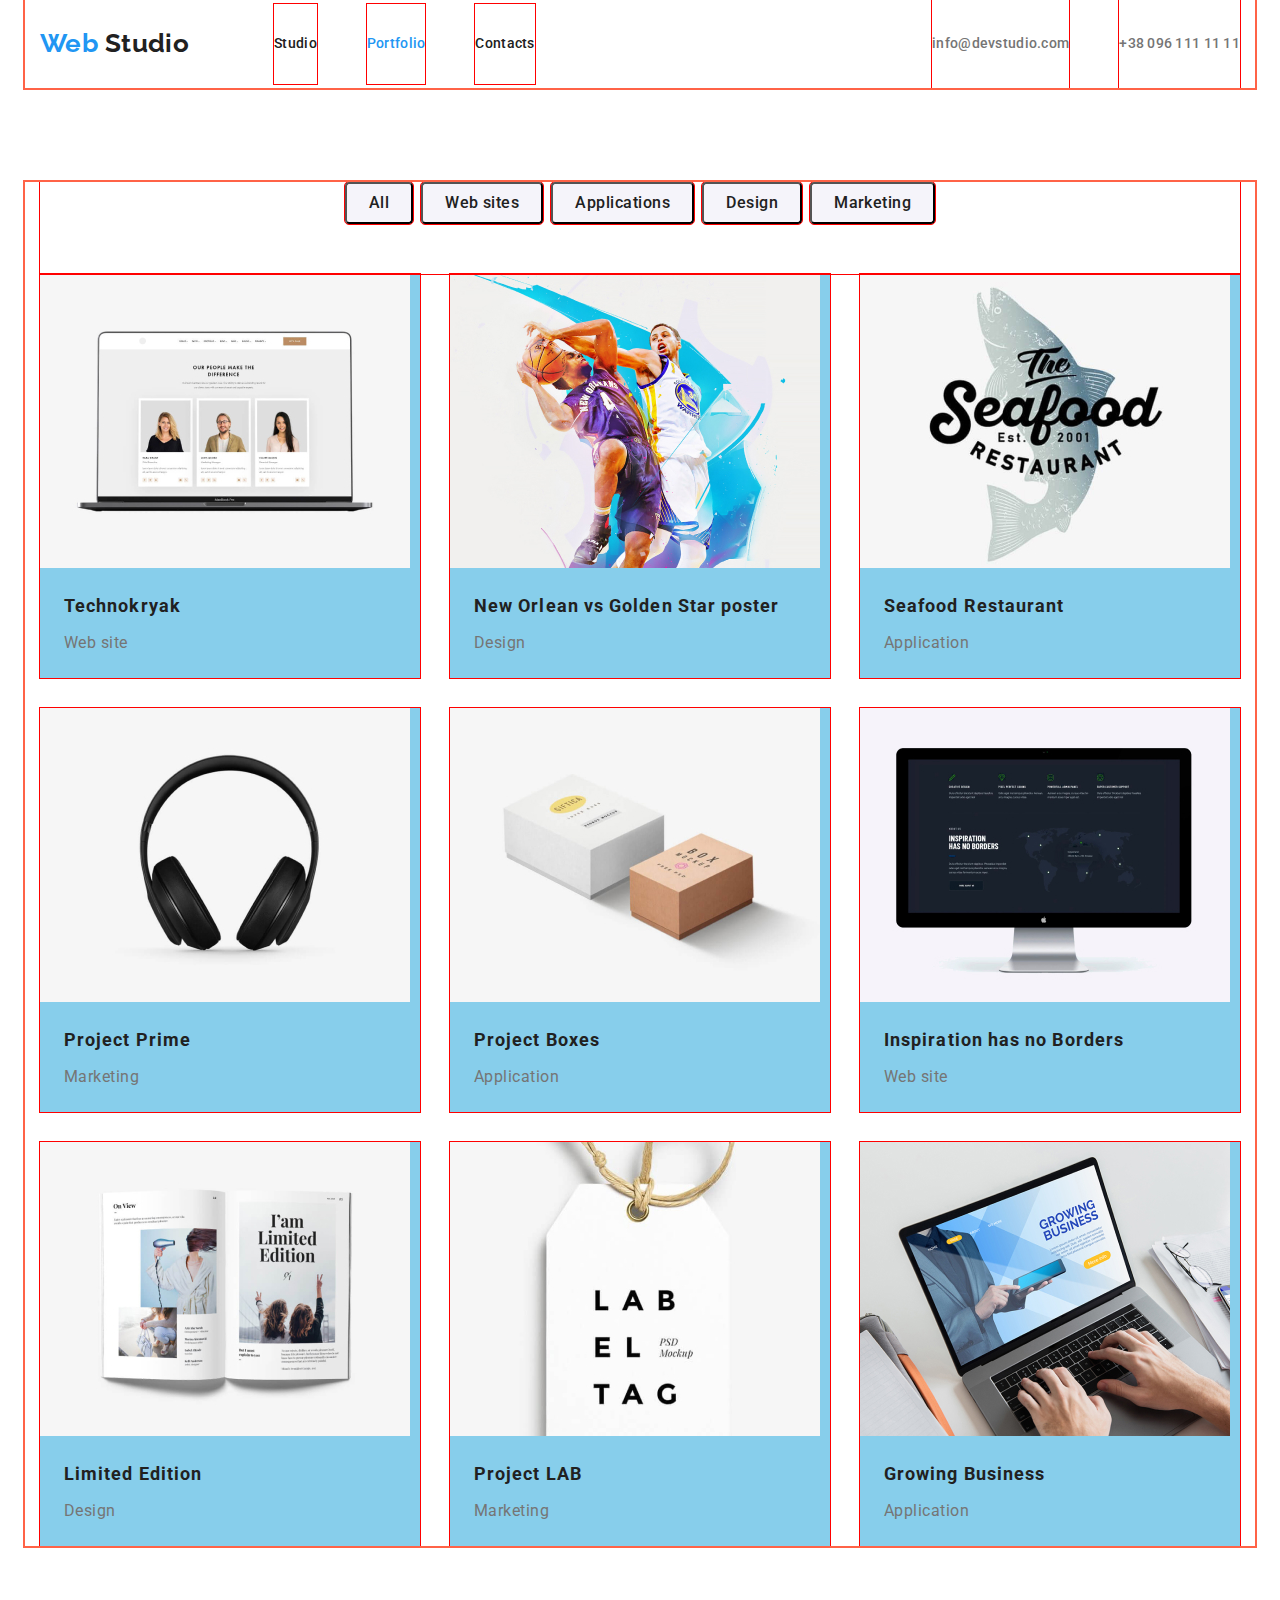
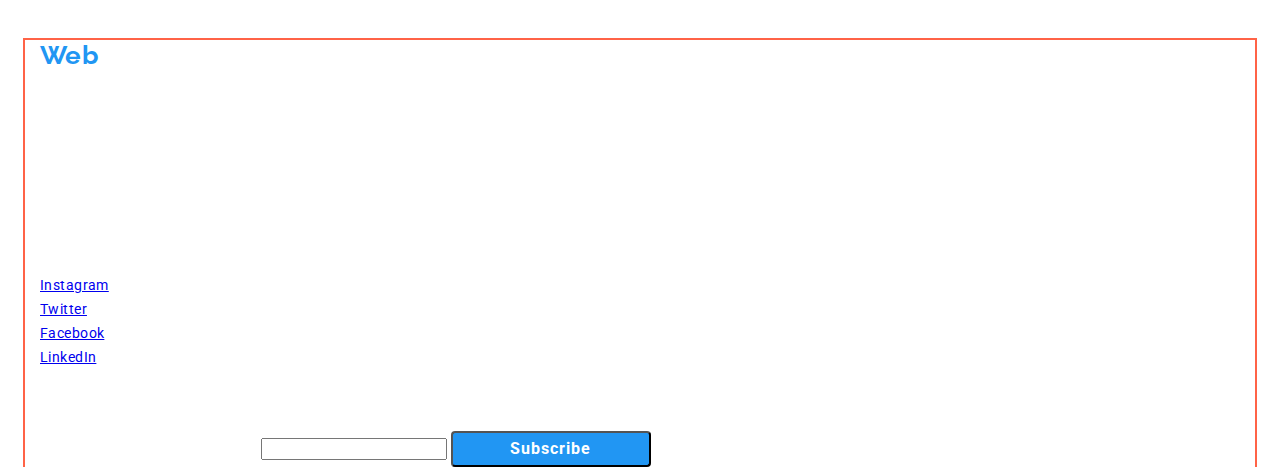
==== commit 57de7ddb: "Adds location geometry" ====
--- a/portfolio.html
+++ b/portfolio.html
@@ -18,24 +18,30 @@
   <body>
     <!--Site header-->
     <header class="page-header">
-      <div class="container">
-        <nav>
+      <div class="container main-nav">
+        <nav class="main-nav header">
           <a href="./index.html" class="logo"
             ><span class="logo-web">Web</span> Studio</a
           >
           <ul class="site-nav list">
-            <li><a href="./index.html" class="link">Studio</a></li>
-            <li>
+            <li class="item">
+              <a href="./index.html" class="link">Studio</a>
+            </li>
+            <li class="item">
               <a href="./portfolio.html" class="link current">Portfolio</a>
             </li>
-            <li><a href="" class="link">Contacts</a></li>
+            <li class="item"><a href="" class="link">Contacts</a></li>
           </ul>
         </nav>
 
         <!--Contacts-->
         <ul class="contacts list">
-          <li><a href="mailto:info@devstudio.com">info@devstudio.com</a></li>
-          <li><a href="tel:+380961111111">+38 096 111 11 11</a></li>
+          <li class="item">
+            <a href="mailto:info@devstudio.com">info@devstudio.com</a>
+          </li>
+          <li class="item">
+            <a href="tel:+380961111111">+38 096 111 11 11</a>
+          </li>
         </ul>
       </div>
     </header>
@@ -44,27 +50,27 @@
       <!--Portfolio-->
       <section class="section">
         <div class="container">
-          <h1 class="section-title">Portfolio</h1>
+          <h1 class="section-title non-visible">Portfolio</h1>
           <ul class="works-filter list">
-            <li>
+            <li class="item">
               <button type="button" class="button">All</button>
             </li>
-            <li>
+            <li class="item">
               <button type="button" class="button">Web sites</button>
             </li>
-            <li>
+            <li class="item">
               <button type="button" class="button">Applications</button>
             </li>
-            <li>
+            <li class="item">
               <button type="button" class="button">Design</button>
             </li>
-            <li>
+            <li class="item">
               <button type="button" class="button">Marketing</button>
             </li>
           </ul>
 
-          <ul class="portfolio list">
-            <li>
+          <ul class="portfolio-list list">
+            <li class="portfolio-card item">
               <a href=""
                 ><img
                   src="./images/portfolio-card.jpg"
@@ -74,15 +80,15 @@
                 />
                 <h2 class="portfolio-title">Technokryak</h2>
                 <p class="portfolio-item">Web site</p>
-                <p class="portfolio-description">
-                  Technokryak is a modern platform for the spread of
-                  coronavirus. Companies use this platform for digital espionage
-                  and attacks on competitors' secure servers.
-                </p>
-              </a>
-            </li>
-
-            <li>
+                <p class="portfolio-description non-visible">
+                  Technokryak is a modern platform for the spread of
+                  coronavirus. Companies use this platform for digital espionage
+                  and attacks on competitors' secure servers.
+                </p>
+              </a>
+            </li>
+
+            <li class="portfolio-card item">
               <a href="">
                 <img
                   src="./images/portfolio-1.jpg"
@@ -94,15 +100,15 @@
                   New Orlean vs Golden Star poster
                 </h2>
                 <p class="portfolio-item">Design</p>
-                <p class="portfolio-description">
-                  Technokryak is a modern platform for the spread of
-                  coronavirus. Companies use this platform for digital espionage
-                  and attacks on competitors' secure servers.
-                </p>
-              </a>
-            </li>
-
-            <li>
+                <p class="portfolio-description non-visible">
+                  Technokryak is a modern platform for the spread of
+                  coronavirus. Companies use this platform for digital espionage
+                  and attacks on competitors' secure servers.
+                </p>
+              </a>
+            </li>
+
+            <li class="portfolio-card item">
               <a href="">
                 <img
                   src="./images/portfolio-2.jpg"
@@ -112,15 +118,15 @@
                 />
                 <h2 class="portfolio-title">Seafood Restaurant</h2>
                 <p class="portfolio-item">Application</p>
-                <p class="portfolio-description">
-                  Technokryak is a modern platform for the spread of
-                  coronavirus. Companies use this platform for digital espionage
-                  and attacks on competitors' secure servers.
-                </p>
-              </a>
-            </li>
-
-            <li>
+                <p class="portfolio-description non-visible">
+                  Technokryak is a modern platform for the spread of
+                  coronavirus. Companies use this platform for digital espionage
+                  and attacks on competitors' secure servers.
+                </p>
+              </a>
+            </li>
+
+            <li class="portfolio-card item">
               <a href="">
                 <img
                   src="./images/portfolio-3.jpg"
@@ -130,15 +136,15 @@
                 />
                 <h2 class="portfolio-title">Project Prime</h2>
                 <p class="portfolio-item">Marketing</p>
-                <p class="portfolio-description">
-                  Technokryak is a modern platform for the spread of
-                  coronavirus. Companies use this platform for digital espionage
-                  and attacks on competitors' secure servers.
-                </p>
-              </a>
-            </li>
-
-            <li>
+                <p class="portfolio-description non-visible">
+                  Technokryak is a modern platform for the spread of
+                  coronavirus. Companies use this platform for digital espionage
+                  and attacks on competitors' secure servers.
+                </p>
+              </a>
+            </li>
+
+            <li class="portfolio-card item">
               <a href="">
                 <img
                   src="./images/portfolio-4.jpg"
@@ -148,15 +154,15 @@
                 />
                 <h2 class="portfolio-title">Project Boxes</h2>
                 <p class="portfolio-item">Application</p>
-                <p class="portfolio-description">
-                  Technokryak is a modern platform for the spread of
-                  coronavirus. Companies use this platform for digital espionage
-                  and attacks on competitors' secure servers.
-                </p>
-              </a>
-            </li>
-
-            <li>
+                <p class="portfolio-description non-visible">
+                  Technokryak is a modern platform for the spread of
+                  coronavirus. Companies use this platform for digital espionage
+                  and attacks on competitors' secure servers.
+                </p>
+              </a>
+            </li>
+
+            <li class="portfolio-card item">
               <a href="">
                 <img
                   src="./images/portfolio-5.jpg"
@@ -166,15 +172,15 @@
                 />
                 <h2 class="portfolio-title">Inspiration has no Borders</h2>
                 <p class="portfolio-item">Web site</p>
-                <p class="portfolio-description">
-                  Technokryak is a modern platform for the spread of
-                  coronavirus. Companies use this platform for digital espionage
-                  and attacks on competitors' secure servers.
-                </p>
-              </a>
-            </li>
-
-            <li>
+                <p class="portfolio-description non-visible">
+                  Technokryak is a modern platform for the spread of
+                  coronavirus. Companies use this platform for digital espionage
+                  and attacks on competitors' secure servers.
+                </p>
+              </a>
+            </li>
+
+            <li class="portfolio-card item">
               <a href="">
                 <img
                   src="./images/portfolio-6.jpg"
@@ -184,15 +190,15 @@
                 />
                 <h2 class="portfolio-title">Limited Edition</h2>
                 <p class="portfolio-item">Design</p>
-                <p class="portfolio-description">
-                  Technokryak is a modern platform for the spread of
-                  coronavirus. Companies use this platform for digital espionage
-                  and attacks on competitors' secure servers.
-                </p>
-              </a>
-            </li>
-
-            <li>
+                <p class="portfolio-description non-visible">
+                  Technokryak is a modern platform for the spread of
+                  coronavirus. Companies use this platform for digital espionage
+                  and attacks on competitors' secure servers.
+                </p>
+              </a>
+            </li>
+
+            <li class="portfolio-card item">
               <a href="">
                 <img
                   src="./images/portfolio-7.jpg"
@@ -202,15 +208,15 @@
                 />
                 <h2 class="portfolio-title">Project LAB</h2>
                 <p class="portfolio-item">Marketing</p>
-                <p class="portfolio-description">
-                  Technokryak is a modern platform for the spread of
-                  coronavirus. Companies use this platform for digital espionage
-                  and attacks on competitors' secure servers.
-                </p>
-              </a>
-            </li>
-
-            <li>
+                <p class="portfolio-description non-visible">
+                  Technokryak is a modern platform for the spread of
+                  coronavirus. Companies use this platform for digital espionage
+                  and attacks on competitors' secure servers.
+                </p>
+              </a>
+            </li>
+
+            <li class="portfolio-card item">
               <a href="">
                 <img
                   src="./images/portfolio-8.jpg"
@@ -220,7 +226,7 @@
                 />
                 <h2 class="portfolio-title">Growing Business</h2>
                 <p class="portfolio-item">Application</p>
-                <p class="portfolio-description">
+                <p class="portfolio-description non-visible">
                   Technokryak is a modern platform for the spread of
                   coronavirus. Companies use this platform for digital espionage
                   and attacks on competitors' secure servers.
--- a/css/styles.css
+++ b/css/styles.css
@@ -28,9 +28,16 @@
   text-decoration: none;
 }
 
-.page-header {
-  background-color: cornsilk;
-}
+.list {
+  list-style: none;
+  padding: 0;
+  margin: 0;
+}
+
+img {
+  display: block;
+}
+
 .container {
   width: 1230px;
   padding-left: 15px;
@@ -39,15 +46,15 @@
   outline: 2px solid tomato;
 }
 
+/* Main-nav*/
+.main-nav {
+  display: flex;
+  align-items: center;
+}
+
 .section {
   padding-top: 94px;
   padding-bottom: 94px;
-}
-
-.list {
-  list-style: none;
-  padding: 0;
-  margin: 0;
 }
 
 .logo {
@@ -64,7 +71,23 @@
 }
 
 /* Site nav*/
+.site-nav {
+  display: flex;
+  margin-left: 85px;
+}
+
+.site-nav .item {
+  outline: 1px solid red;
+}
+
+.site-nav .item:not(:last-child) {
+  margin-right: 50px;
+}
+
 .site-nav .link {
+  display: block;
+  padding-top: 32px;
+  padding-bottom: 32px;
   color: var(--title-text-color);
 }
 
@@ -78,6 +101,21 @@
   color: var(--primary-text-color);
 }
 
+.contacts {
+  display: flex;
+  margin-left: auto;
+}
+
+.contacts .item {
+  display: block;
+  padding-top: 32px;
+  padding-bottom: 32px;
+  outline: 1px solid red;
+}
+
+.contacts .item + .item {
+  margin-left: 50px;
+}
 .contacts a:hover,
 .contacts a:focus {
   color: var(--accent-color);
@@ -104,6 +142,18 @@
   font-size: 36px;
   line-height: 1.17;
   text-align: center;
+}
+
+.visually-hidden {
+  position: absolute !important;
+  clip: rect(1px 1px 1px 1px);
+  /* IE6, IE7 */
+  clip: rect(1px, 1px, 1px, 1px);
+  padding: 0 !important;
+  border: 0 !important;
+  height: 1px !important;
+  width: 1px !important;
+  overflow: hidden;
 }
 
 /* Hero */
@@ -158,9 +208,18 @@
   color: var(--title-text-color);
 }
 
+.features-list {
+  display: flex;
+  justify-content: center;
+}
+
 .features-list p {
   margin-top: 0;
   margin-bottom: 0px;
+}
+
+.features-description:not(:last-child) {
+  margin-right: 30px;
 }
 
 /* Works */
@@ -168,16 +227,55 @@
   margin-top: 0;
   color: var(--white-color);
   background-color: var(--footer-bg-color);
+  text-align: center;
+}
+
+.works {
+  display: flex;
+  margin: auto;
+}
+
+.works-item {
+  width: calc((100% - 30px * 2) / 3);
+  outline: 1px solid red;
+  background-color: skyblue;
+  margin-bottom: 0;
+}
+
+.works-item:not(:last-child) {
+  margin-right: 30px;
 }
 
 /* Team */
 .team .title {
-  margin-top: 0;
+  margin-top: 30px;
   margin-bottom: 10px;
   color: var(--title-text-color);
   font-weight: 500;
   font-size: 16px;
   line-height: 1.19;
+  text-align: center;
+}
+
+.team {
+  display: flex;
+  flex-wrap: wrap;
+}
+
+.team .item {
+  width: calc((100% - 30px * 3) / 4);
+  align-items: center;
+  outline: 1px solid red;
+}
+
+.team .item:not(:last-child) {
+  margin-right: 30px;
+}
+
+.social-links {
+  display: flex;
+  text-align: center;
+  justify-content: center;
 }
 
 .profession {
@@ -186,9 +284,21 @@
   font-weight: 400;
   font-size: 16px;
   line-height: 1.19;
-}
-
-footer {
+  text-align: center;
+}
+
+/* Clients*/
+.clients {
+  display: flex;
+  justify-content: center;
+}
+
+.client-item:not(:last-child) {
+  display: flex;
+  margin-right: 30px;
+}
+
+.page-footer {
   background-color: var(--footer-bg-color);
   padding-top: 60px;
   padding-bottom: 60px;
@@ -225,8 +335,13 @@
   margin-bottom: 0;
 }
 
-.submit-button {
-  display: inline-block;
+.footer-auth > .content {
+  display: flexbox;
+  align-items: center;
+}
+
+.content .submit-button {
+  display: block;
   margin-top: 108px;
   margin-bottom: 94px;
   padding-top: 10px;
@@ -237,7 +352,7 @@
 
 /* Portfolio Button */
 .button {
-  display: inline-block;
+  display: block;
   margin-top: 0;
   margin-bottom: 50px;
   color: var(--title-text-color);
@@ -250,6 +365,7 @@
   line-height: 1.62;
   letter-spacing: 0.03em;
   text-align: center;
+  outline: 1px solid red;
 }
 
 .button:hover,
@@ -259,7 +375,32 @@
 }
 
 /* Main Portfolio */
-.portfolio a {
+
+.portfolio-list {
+  display: flex;
+  flex-wrap: wrap;
+}
+
+.portfolio-card {
+  width: calc((100% - 30px * 2) / 3);
+  outline: 1px solid red;
+  background-color: skyblue;
+}
+
+.portfolio-card:not(:nth-child(3n)) {
+  margin-right: 30px;
+}
+
+.portfolio-card:not(:nth-last-child(-n + 3)) {
+  margin-bottom: 30px;
+}
+
+.portfolio .item {
+  display: flex;
+  flex-wrap: wrap;
+}
+
+.portfolio-card a {
   text-decoration: none;
 }
 
@@ -273,6 +414,17 @@
   font-size: 18px;
   line-height: 2;
   letter-spacing: 0.06em;
+}
+
+.works-filter {
+  display: flex;
+  justify-content: center;
+  align-items: center;
+  outline: 1px solid red;
+}
+
+.works-filter .item:not(:last-child) {
+  margin-right: 8px;
 }
 
 .portfolio-item {
@@ -287,6 +439,10 @@
   letter-spacing: 0.03em;
 }
 
+.non-visible {
+  display: none;
+}
+
 .portfolio-description {
   color: var(--primary-text-color);
   margin-top: 0;
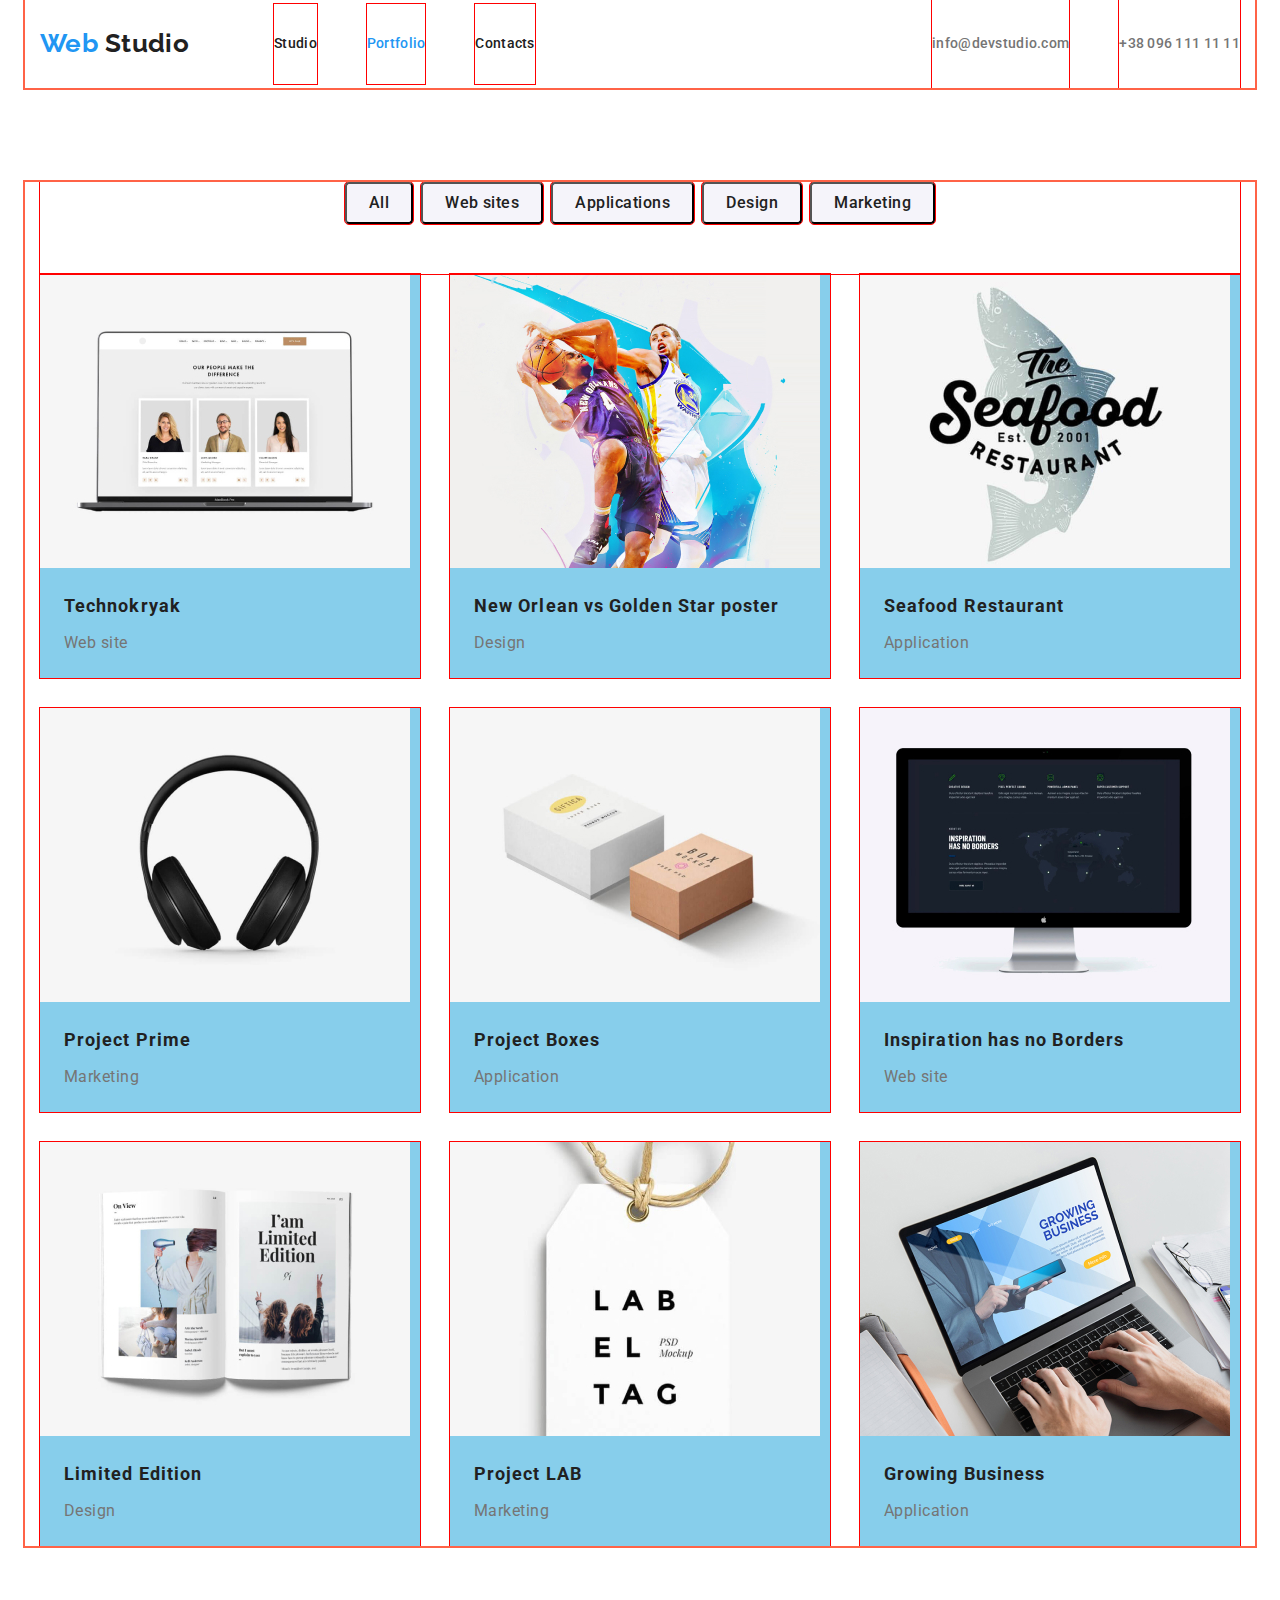
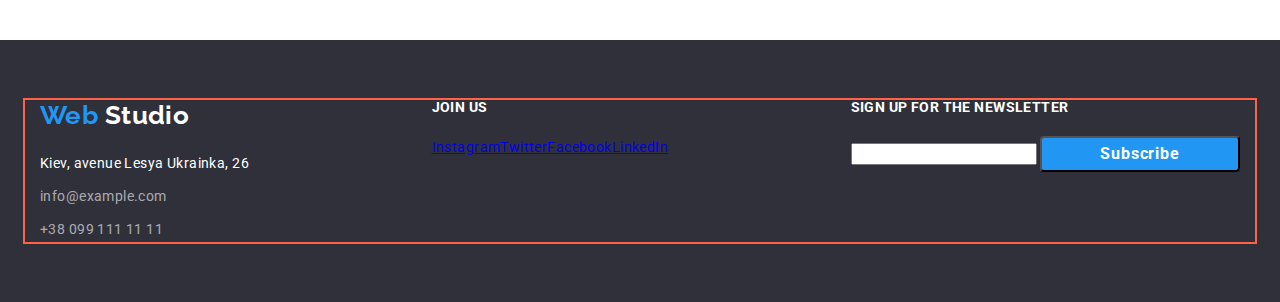
==== commit cea563fd: "Adds an updated footer, adds "red outline" to all blocks" ====
--- a/portfolio.html
+++ b/portfolio.html
@@ -239,8 +239,8 @@
     </main>
 
     <!--Footer-->
-    <footer>
-      <div class="container">
+    <footer class="page-footer">
+      <div class="container footer-auth">
         <div>
           <a href="./index.html" class="logo"
             ><span class="logo-web">Web</span
@@ -264,17 +264,25 @@
           </address>
         </div>
 
-        <div>
+        <div class="content">
           <b class="auth">Join us</b>
-          <ul class="list">
-            <li><a href="#" aria-label="Instagram Link">Instagram</a></li>
-            <li><a href="#" aria-label="Twitter Link">Twitter</a></li>
-            <li><a href="#" aria-label="Facebook Link">Facebook</a></li>
-            <li><a href="#" aria-label="LinkedIn Link">LinkedIn</a></li>
-          </ul>
-        </div>
-
-        <div>
+          <ul class="list footer-links">
+            <li>
+              <a href="#" aria-label="Instagram Link">Instagram</a>
+            </li>
+            <li>
+              <a href="#" aria-label="Twitter Link">Twitter</a>
+            </li>
+            <li>
+              <a href="#" aria-label="Facebook Link">Facebook</a>
+            </li>
+            <li>
+              <a href="#" aria-label="LinkedIn Link">LinkedIn</a>
+            </li>
+          </ul>
+        </div>
+
+        <div class="content">
           <b class="auth">Sign up for the newsletter</b>
           <input type="text" />
           <button type="submit" class="submit-button">Subscribe</button>
--- a/css/styles.css
+++ b/css/styles.css
@@ -298,6 +298,7 @@
   margin-right: 30px;
 }
 
+/* Footer*/
 .page-footer {
   background-color: var(--footer-bg-color);
   padding-top: 60px;
@@ -316,7 +317,7 @@
 }
 
 .address-contacts {
-  display: inline-block;
+  display: block;
   color: var(--accent-secondary-color);
   font-style: normal;
   text-decoration: none;
@@ -329,21 +330,29 @@
 }
 
 .auth {
+  display: block;
+  color: var(--white-color);
+  margin-top: 0;
+  margin-bottom: 20px;
+}
+
+.footer-auth {
+  display: flex;
+  justify-content: space-between;
+}
+
+.footer-links {
+  display: flex;
+  justify-content: center;
+}
+
+.content {
+  margin-top: 0;
+}
+
+.content.submit-button {
   display: inline-block;
-  color: var(--white-color);
-  margin-top: 72px;
-  margin-bottom: 0;
-}
-
-.footer-auth > .content {
-  display: flexbox;
-  align-items: center;
-}
-
-.content .submit-button {
-  display: block;
-  margin-top: 108px;
-  margin-bottom: 94px;
+  margin-left: 12px;
   padding-top: 10px;
   padding-right: 62px;
   padding-bottom: 10px;
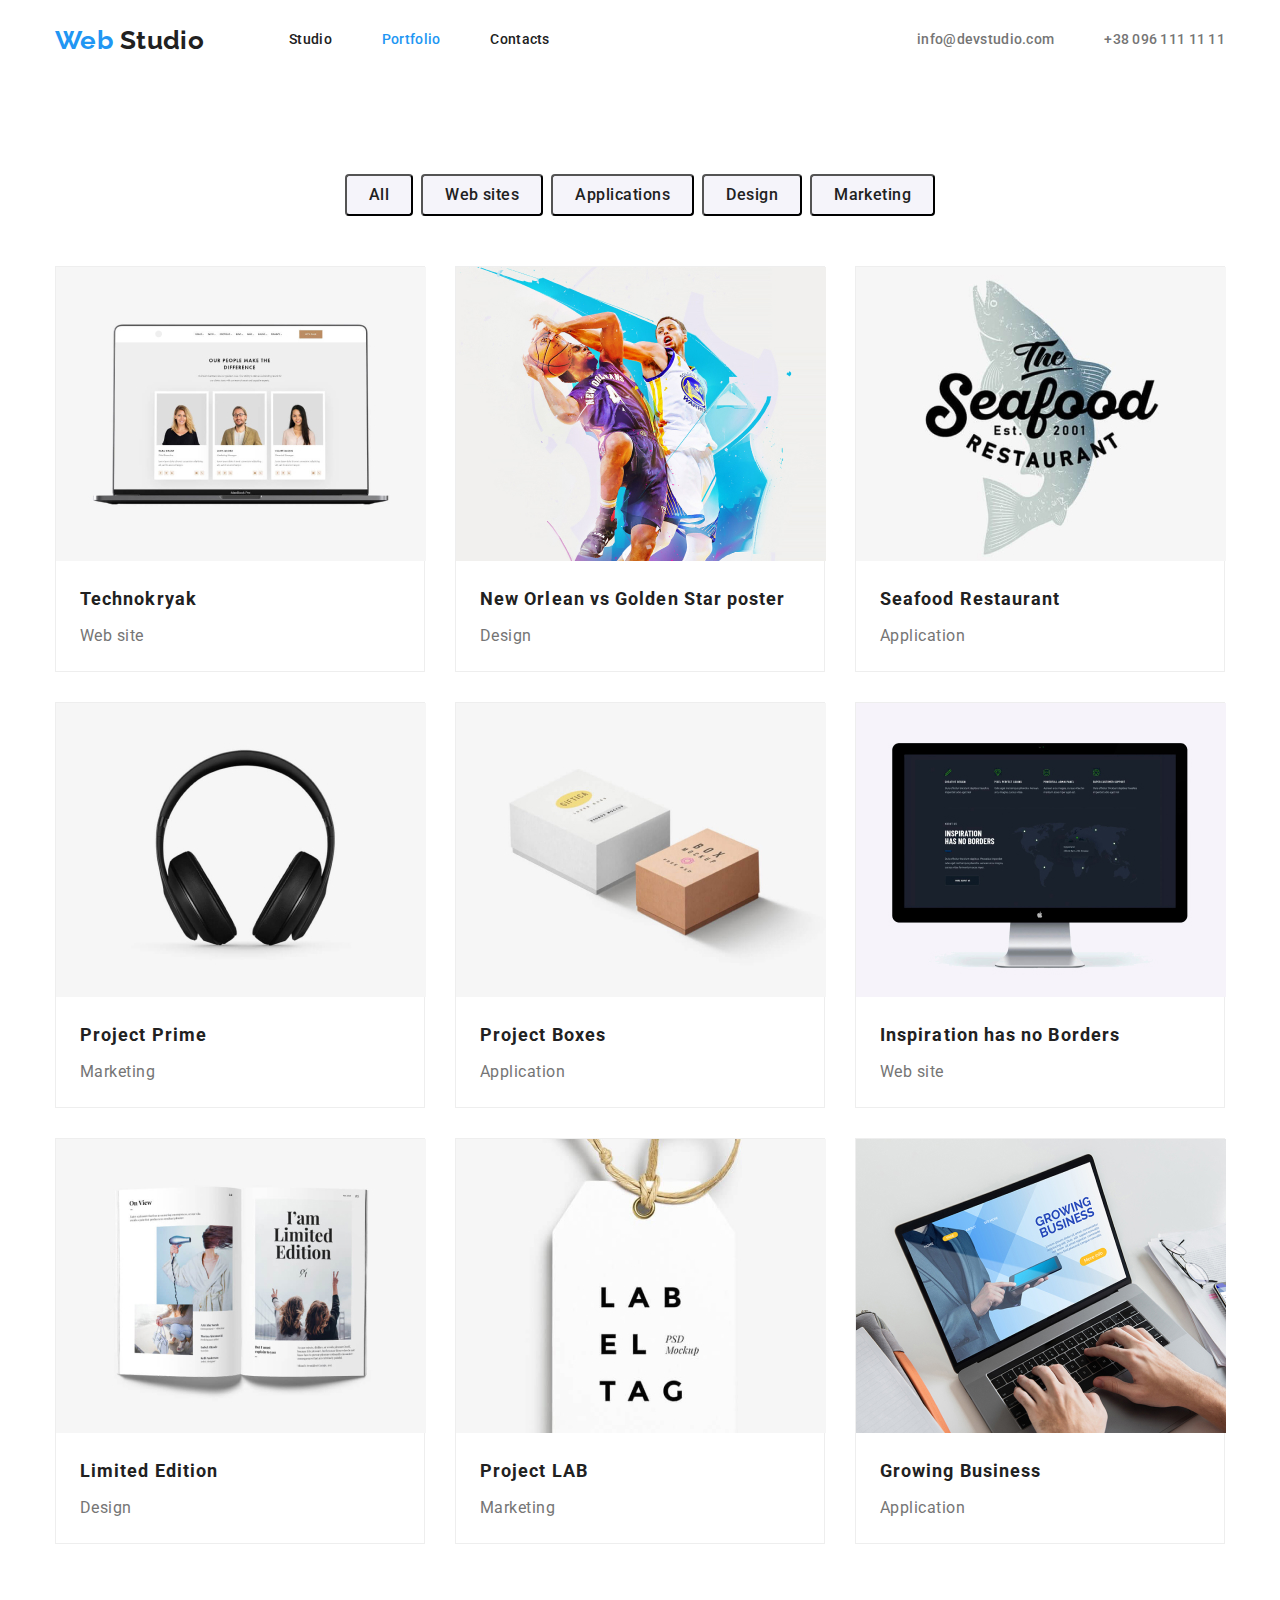
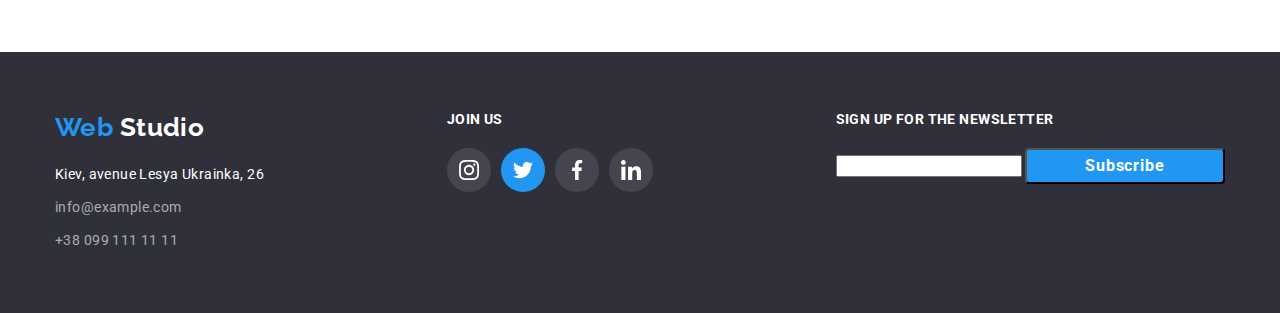
==== commit 74fae4bc: "Adds social-icons to footer" ====
--- a/portfolio.html
+++ b/portfolio.html
@@ -241,15 +241,15 @@
     <!--Footer-->
     <footer class="page-footer">
       <div class="container footer-auth">
-        <div>
-          <a href="./index.html" class="logo"
+        <div class="content">
+          <a class="logo logo-footer" href="./index.html"
             ><span class="logo-web">Web</span
             ><span class="logo-studio"> Studio</span>
           </a>
 
           <address class="address">
-            <ul class="list">
-              <li class="address-map">Kiev, avenue Lesya Ukrainka, 26</li>
+            <p>Kiev, avenue Lesya Ukrainka, 26</p>
+            <ul class="list footer-contacts">
               <li>
                 <a href="mailto:info@example.com" class="address-contacts mail"
                   >info@example.com</a
@@ -267,17 +267,25 @@
         <div class="content">
           <b class="auth">Join us</b>
           <ul class="list footer-links">
-            <li>
-              <a href="#" aria-label="Instagram Link">Instagram</a>
-            </li>
-            <li>
-              <a href="#" aria-label="Twitter Link">Twitter</a>
-            </li>
-            <li>
-              <a href="#" aria-label="Facebook Link">Facebook</a>
-            </li>
-            <li>
-              <a href="#" aria-label="LinkedIn Link">LinkedIn</a>
+            <li class="social-item">
+              <a href="#" aria-label="Instagram Link"
+                ><img src="./images/insta-footer.svg" alt=""
+              /></a>
+            </li>
+            <li class="social-item">
+              <a href="#" aria-label="Twitter Link"
+                ><img src="./images/twitter-footer.svg" alt=""
+              /></a>
+            </li>
+            <li class="social-item">
+              <a href="#" aria-label="Facebook Link"
+                ><img src="./images/fb-footer.svg" alt=""
+              /></a>
+            </li>
+            <li class="social-item">
+              <a href="#" aria-label="LinkedIn Link"
+                ><img src="./images/linkIN-footer.svg" alt=""
+              /></a>
             </li>
           </ul>
         </div>
--- a/css/styles.css
+++ b/css/styles.css
@@ -29,9 +29,11 @@
 }
 
 .list {
+  margin-top: 0;
+  margin-left: 0;
+  padding: 0;
   list-style: none;
-  padding: 0;
-  margin: 0;
+  text-decoration: none;
 }
 
 img {
@@ -39,17 +41,18 @@
 }
 
 .container {
-  width: 1230px;
+  width: 1200px;
   padding-left: 15px;
   padding-right: 15px;
   margin: 0 auto;
-  outline: 2px solid tomato;
 }
 
 /* Main-nav*/
 .main-nav {
   display: flex;
   align-items: center;
+  margin-top: 0px;
+  margin-bottom: 0;
 }
 
 .section {
@@ -74,10 +77,7 @@
 .site-nav {
   display: flex;
   margin-left: 85px;
-}
-
-.site-nav .item {
-  outline: 1px solid red;
+  margin-bottom: 0px;
 }
 
 .site-nav .item:not(:last-child) {
@@ -104,18 +104,19 @@
 .contacts {
   display: flex;
   margin-left: auto;
+  margin-bottom: 0px;
 }
 
 .contacts .item {
   display: block;
-  padding-top: 32px;
-  padding-bottom: 32px;
-  outline: 1px solid red;
+  /*padding-top: 32px;
+  padding-bottom: 32px;*/
 }
 
 .contacts .item + .item {
   margin-left: 50px;
 }
+
 .contacts a:hover,
 .contacts a:focus {
   color: var(--accent-color);
@@ -203,7 +204,7 @@
 }
 
 .features-item {
-  margin-top: 0;
+  margin-top: 30px;
   margin-bottom: 10px;
   color: var(--title-text-color);
 }
@@ -218,15 +219,26 @@
   margin-bottom: 0px;
 }
 
-.features-description:not(:last-child) {
+.features-block:not(:last-child) {
   margin-right: 30px;
 }
 
+.features-description {
+  width: 270px;
+}
+
 /* Works */
+.works-block {
+  padding-top: 0;
+}
+
 .works .title {
-  margin-top: 0;
-  color: var(--white-color);
-  background-color: var(--footer-bg-color);
+  padding-top: 27px;
+  padding-bottom: 27px;
+  margin-top: 0px;
+  margin-bottom: 0px;
+  color: var(--white-color);
+  background-color: rgba(47, 48, 58, 0.8);
   text-align: center;
 }
 
@@ -237,8 +249,6 @@
 
 .works-item {
   width: calc((100% - 30px * 2) / 3);
-  outline: 1px solid red;
-  background-color: skyblue;
   margin-bottom: 0;
 }
 
@@ -261,21 +271,34 @@
   display: flex;
   flex-wrap: wrap;
 }
+.team-bg {
+  background-color: var(--secondary-bg-color);
+}
 
 .team .item {
   width: calc((100% - 30px * 3) / 4);
   align-items: center;
-  outline: 1px solid red;
 }
 
 .team .item:not(:last-child) {
   margin-right: 30px;
 }
 
+.team .item {
+  border: 1px;
+  border-radius: 0px 0px 4px 4px;
+  background-color: #ffffff;
+}
+
 .social-links {
   display: flex;
   text-align: center;
   justify-content: center;
+  margin-bottom: 24px;
+}
+
+.social-item:not(:last-child) {
+  margin-right: 10px;
 }
 
 .profession {
@@ -291,11 +314,20 @@
 .clients {
   display: flex;
   justify-content: center;
+  margin-bottom: 0;
 }
 
 .client-item:not(:last-child) {
   display: flex;
   margin-right: 30px;
+}
+
+.company-icon {
+  display: inline-block;
+  width: 170px;
+  height: 90px;
+  border: 1px solid #afb1b8;
+  border-radius: 4px;
 }
 
 /* Footer*/
@@ -309,10 +341,16 @@
   color: var(--white-color);
 }
 
-.address-map {
+.logo-footer {
+  display: inline-block;
+  margin-top: 0;
+  margin-bottom: 20px;
+}
+
+.address p {
   color: var(--white-color);
   font-style: normal;
-  margin-top: 20px;
+  margin-top: 0;
   margin-bottom: 9px;
 }
 
@@ -327,6 +365,7 @@
 
 .address-contacts.mail {
   margin-bottom: 9px;
+  margin-top: 0;
 }
 
 .auth {
@@ -336,6 +375,11 @@
   margin-bottom: 20px;
 }
 
+.footer-contacts {
+  margin-top: 0px;
+  margin-bottom: 0px;
+}
+
 .footer-auth {
   display: flex;
   justify-content: space-between;
@@ -348,6 +392,7 @@
 
 .content {
   margin-top: 0;
+  width: calc((100 - 30px * 2) / 3);
 }
 
 .content.submit-button {
@@ -363,7 +408,7 @@
 .button {
   display: block;
   margin-top: 0;
-  margin-bottom: 50px;
+  margin-bottom: 0;
   color: var(--title-text-color);
   padding: 6px 22px;
   border-radius: 4px;
@@ -374,7 +419,6 @@
   line-height: 1.62;
   letter-spacing: 0.03em;
   text-align: center;
-  outline: 1px solid red;
 }
 
 .button:hover,
@@ -392,8 +436,9 @@
 
 .portfolio-card {
   width: calc((100% - 30px * 2) / 3);
-  outline: 1px solid red;
-  background-color: skyblue;
+  border: 1px solid #eeeeee;
+  background-color: #ffffff;
+  box-sizing: border-box;
 }
 
 .portfolio-card:not(:nth-child(3n)) {
@@ -429,7 +474,7 @@
   display: flex;
   justify-content: center;
   align-items: center;
-  outline: 1px solid red;
+  margin-bottom: 50px;
 }
 
 .works-filter .item:not(:last-child) {
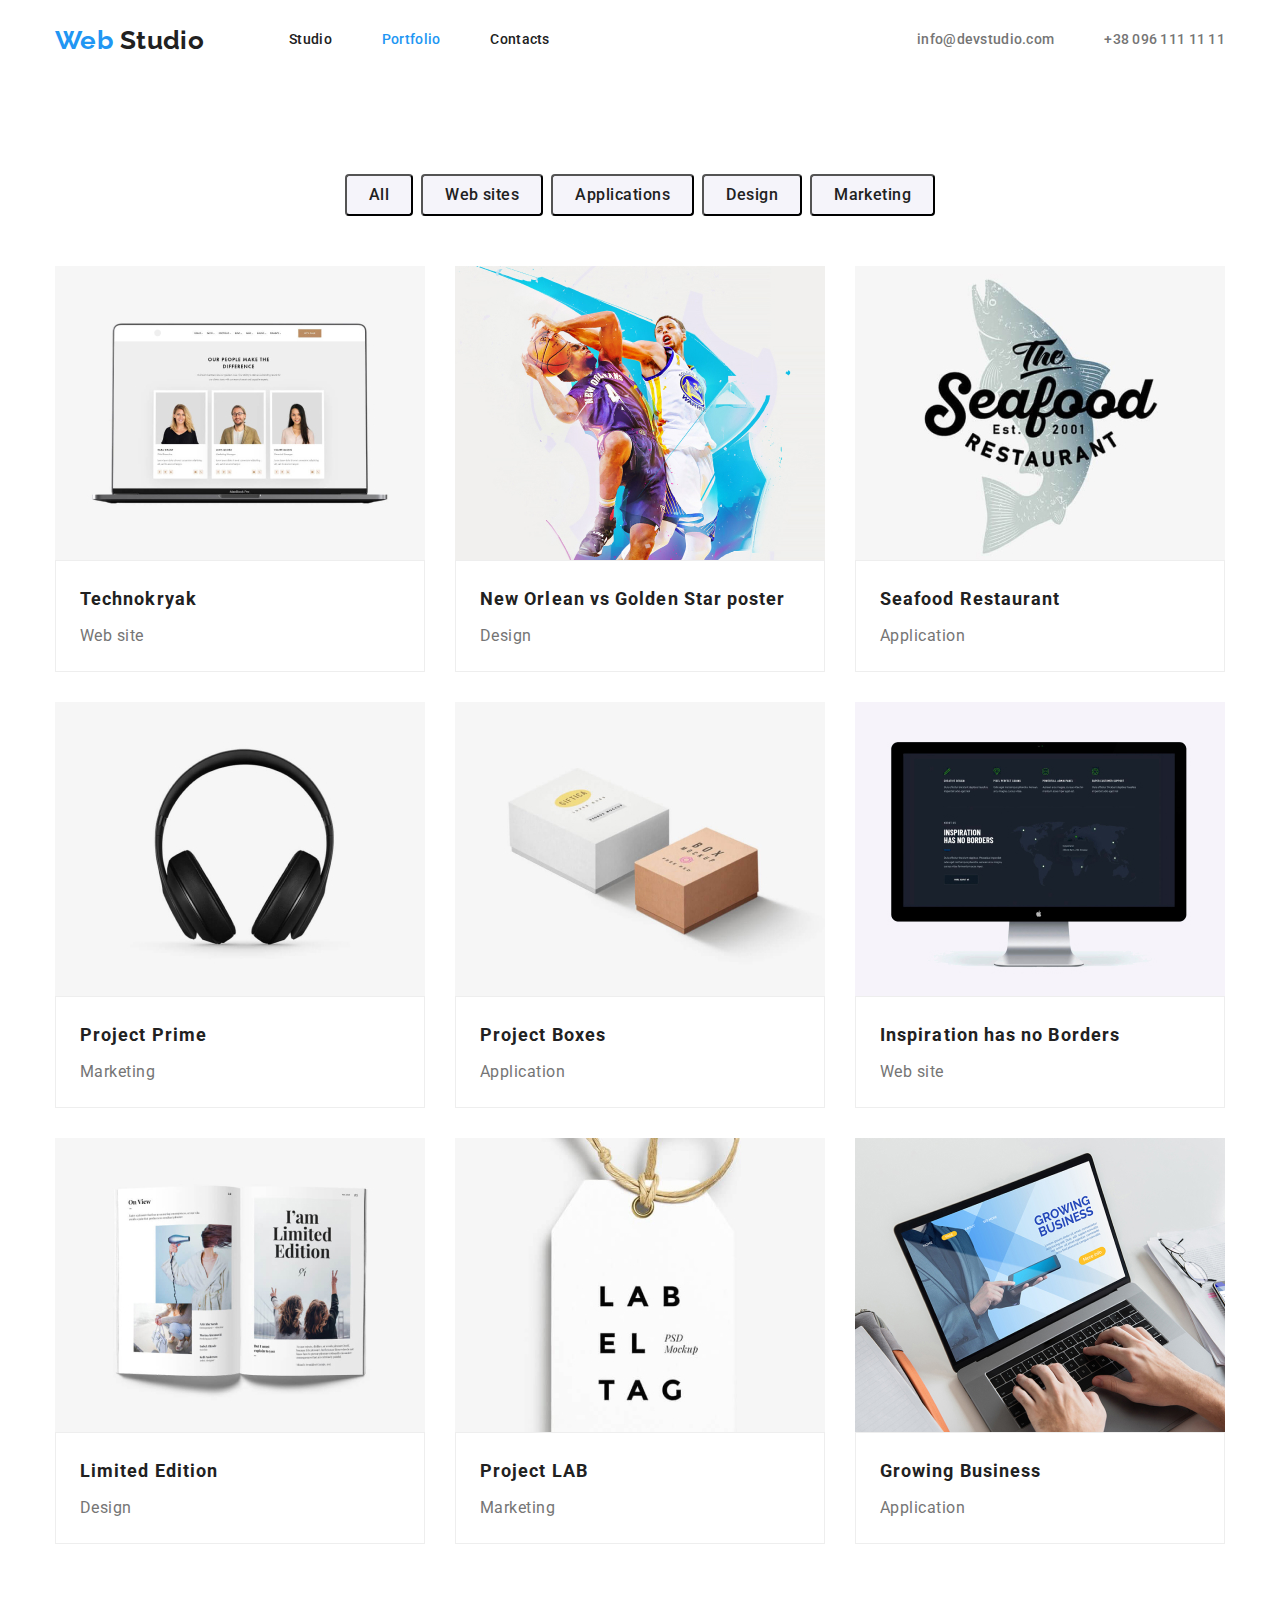
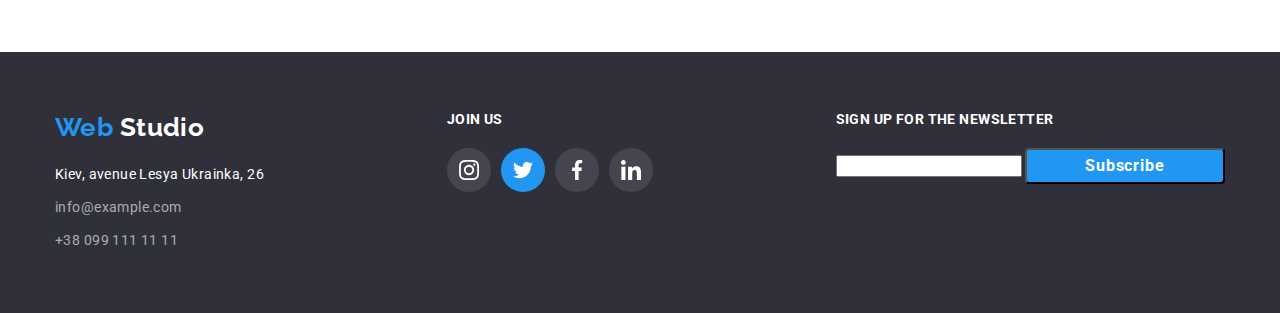
==== commit 7ebe8b9b: "Adds border to portfolio-cards" ====
--- a/portfolio.html
+++ b/portfolio.html
@@ -78,13 +78,15 @@
                   width="370"
                   height="294"
                 />
-                <h2 class="portfolio-title">Technokryak</h2>
-                <p class="portfolio-item">Web site</p>
-                <p class="portfolio-description non-visible">
-                  Technokryak is a modern platform for the spread of
-                  coronavirus. Companies use this platform for digital espionage
-                  and attacks on competitors' secure servers.
-                </p>
+                <div class="portfolio-box">
+                  <h2 class="portfolio-title">Technokryak</h2>
+                  <p class="portfolio-item">Web site</p>
+                  <p class="portfolio-description non-visible">
+                    Technokryak is a modern platform for the spread of
+                    coronavirus. Companies use this platform for digital
+                    espionage and attacks on competitors' secure servers.
+                  </p>
+                </div>
               </a>
             </li>
 
@@ -96,15 +98,17 @@
                   width="370"
                   height="294"
                 />
-                <h2 class="portfolio-title">
-                  New Orlean vs Golden Star poster
-                </h2>
-                <p class="portfolio-item">Design</p>
-                <p class="portfolio-description non-visible">
-                  Technokryak is a modern platform for the spread of
-                  coronavirus. Companies use this platform for digital espionage
-                  and attacks on competitors' secure servers.
-                </p>
+                <div class="portfolio-box">
+                  <h2 class="portfolio-title">
+                    New Orlean vs Golden Star poster
+                  </h2>
+                  <p class="portfolio-item">Design</p>
+                  <p class="portfolio-description non-visible">
+                    Technokryak is a modern platform for the spread of
+                    coronavirus. Companies use this platform for digital
+                    espionage and attacks on competitors' secure servers.
+                  </p>
+                </div>
               </a>
             </li>
 
@@ -116,13 +120,15 @@
                   width="370"
                   height="294"
                 />
-                <h2 class="portfolio-title">Seafood Restaurant</h2>
-                <p class="portfolio-item">Application</p>
-                <p class="portfolio-description non-visible">
-                  Technokryak is a modern platform for the spread of
-                  coronavirus. Companies use this platform for digital espionage
-                  and attacks on competitors' secure servers.
-                </p>
+                <div class="portfolio-box">
+                  <h2 class="portfolio-title">Seafood Restaurant</h2>
+                  <p class="portfolio-item">Application</p>
+                  <p class="portfolio-description non-visible">
+                    Technokryak is a modern platform for the spread of
+                    coronavirus. Companies use this platform for digital
+                    espionage and attacks on competitors' secure servers.
+                  </p>
+                </div>
               </a>
             </li>
 
@@ -134,13 +140,15 @@
                   width="370"
                   height="294"
                 />
-                <h2 class="portfolio-title">Project Prime</h2>
-                <p class="portfolio-item">Marketing</p>
-                <p class="portfolio-description non-visible">
-                  Technokryak is a modern platform for the spread of
-                  coronavirus. Companies use this platform for digital espionage
-                  and attacks on competitors' secure servers.
-                </p>
+                <div class="portfolio-box">
+                  <h2 class="portfolio-title">Project Prime</h2>
+                  <p class="portfolio-item">Marketing</p>
+                  <p class="portfolio-description non-visible">
+                    Technokryak is a modern platform for the spread of
+                    coronavirus. Companies use this platform for digital
+                    espionage and attacks on competitors' secure servers.
+                  </p>
+                </div>
               </a>
             </li>
 
@@ -152,13 +160,15 @@
                   width="370"
                   height="294"
                 />
-                <h2 class="portfolio-title">Project Boxes</h2>
-                <p class="portfolio-item">Application</p>
-                <p class="portfolio-description non-visible">
-                  Technokryak is a modern platform for the spread of
-                  coronavirus. Companies use this platform for digital espionage
-                  and attacks on competitors' secure servers.
-                </p>
+                <div class="portfolio-box">
+                  <h2 class="portfolio-title">Project Boxes</h2>
+                  <p class="portfolio-item">Application</p>
+                  <p class="portfolio-description non-visible">
+                    Technokryak is a modern platform for the spread of
+                    coronavirus. Companies use this platform for digital
+                    espionage and attacks on competitors' secure servers.
+                  </p>
+                </div>
               </a>
             </li>
 
@@ -170,13 +180,15 @@
                   width="370"
                   height="294"
                 />
-                <h2 class="portfolio-title">Inspiration has no Borders</h2>
-                <p class="portfolio-item">Web site</p>
-                <p class="portfolio-description non-visible">
-                  Technokryak is a modern platform for the spread of
-                  coronavirus. Companies use this platform for digital espionage
-                  and attacks on competitors' secure servers.
-                </p>
+                <div class="portfolio-box">
+                  <h2 class="portfolio-title">Inspiration has no Borders</h2>
+                  <p class="portfolio-item">Web site</p>
+                  <p class="portfolio-description non-visible">
+                    Technokryak is a modern platform for the spread of
+                    coronavirus. Companies use this platform for digital
+                    espionage and attacks on competitors' secure servers.
+                  </p>
+                </div>
               </a>
             </li>
 
@@ -188,13 +200,15 @@
                   width="370"
                   height="294"
                 />
-                <h2 class="portfolio-title">Limited Edition</h2>
-                <p class="portfolio-item">Design</p>
-                <p class="portfolio-description non-visible">
-                  Technokryak is a modern platform for the spread of
-                  coronavirus. Companies use this platform for digital espionage
-                  and attacks on competitors' secure servers.
-                </p>
+                <div class="portfolio-box">
+                  <h2 class="portfolio-title">Limited Edition</h2>
+                  <p class="portfolio-item">Design</p>
+                  <p class="portfolio-description non-visible">
+                    Technokryak is a modern platform for the spread of
+                    coronavirus. Companies use this platform for digital
+                    espionage and attacks on competitors' secure servers.
+                  </p>
+                </div>
               </a>
             </li>
 
@@ -206,13 +220,15 @@
                   width="370"
                   height="294"
                 />
-                <h2 class="portfolio-title">Project LAB</h2>
-                <p class="portfolio-item">Marketing</p>
-                <p class="portfolio-description non-visible">
-                  Technokryak is a modern platform for the spread of
-                  coronavirus. Companies use this platform for digital espionage
-                  and attacks on competitors' secure servers.
-                </p>
+                <div class="portfolio-box">
+                  <h2 class="portfolio-title">Project LAB</h2>
+                  <p class="portfolio-item">Marketing</p>
+                  <p class="portfolio-description non-visible">
+                    Technokryak is a modern platform for the spread of
+                    coronavirus. Companies use this platform for digital
+                    espionage and attacks on competitors' secure servers.
+                  </p>
+                </div>
               </a>
             </li>
 
@@ -224,13 +240,15 @@
                   width="370"
                   height="294"
                 />
-                <h2 class="portfolio-title">Growing Business</h2>
-                <p class="portfolio-item">Application</p>
-                <p class="portfolio-description non-visible">
-                  Technokryak is a modern platform for the spread of
-                  coronavirus. Companies use this platform for digital espionage
-                  and attacks on competitors' secure servers.
-                </p>
+                <div class="portfolio-box">
+                  <h2 class="portfolio-title">Growing Business</h2>
+                  <p class="portfolio-item">Application</p>
+                  <p class="portfolio-description non-visible">
+                    Technokryak is a modern platform for the spread of
+                    coronavirus. Companies use this platform for digital
+                    espionage and attacks on competitors' secure servers.
+                  </p>
+                </div>
               </a>
             </li>
           </ul>
--- a/css/styles.css
+++ b/css/styles.css
@@ -436,11 +436,13 @@
 
 .portfolio-card {
   width: calc((100% - 30px * 2) / 3);
+}
+
+.portfolio-box {
   border: 1px solid #eeeeee;
   background-color: #ffffff;
   box-sizing: border-box;
 }
-
 .portfolio-card:not(:nth-child(3n)) {
   margin-right: 30px;
 }
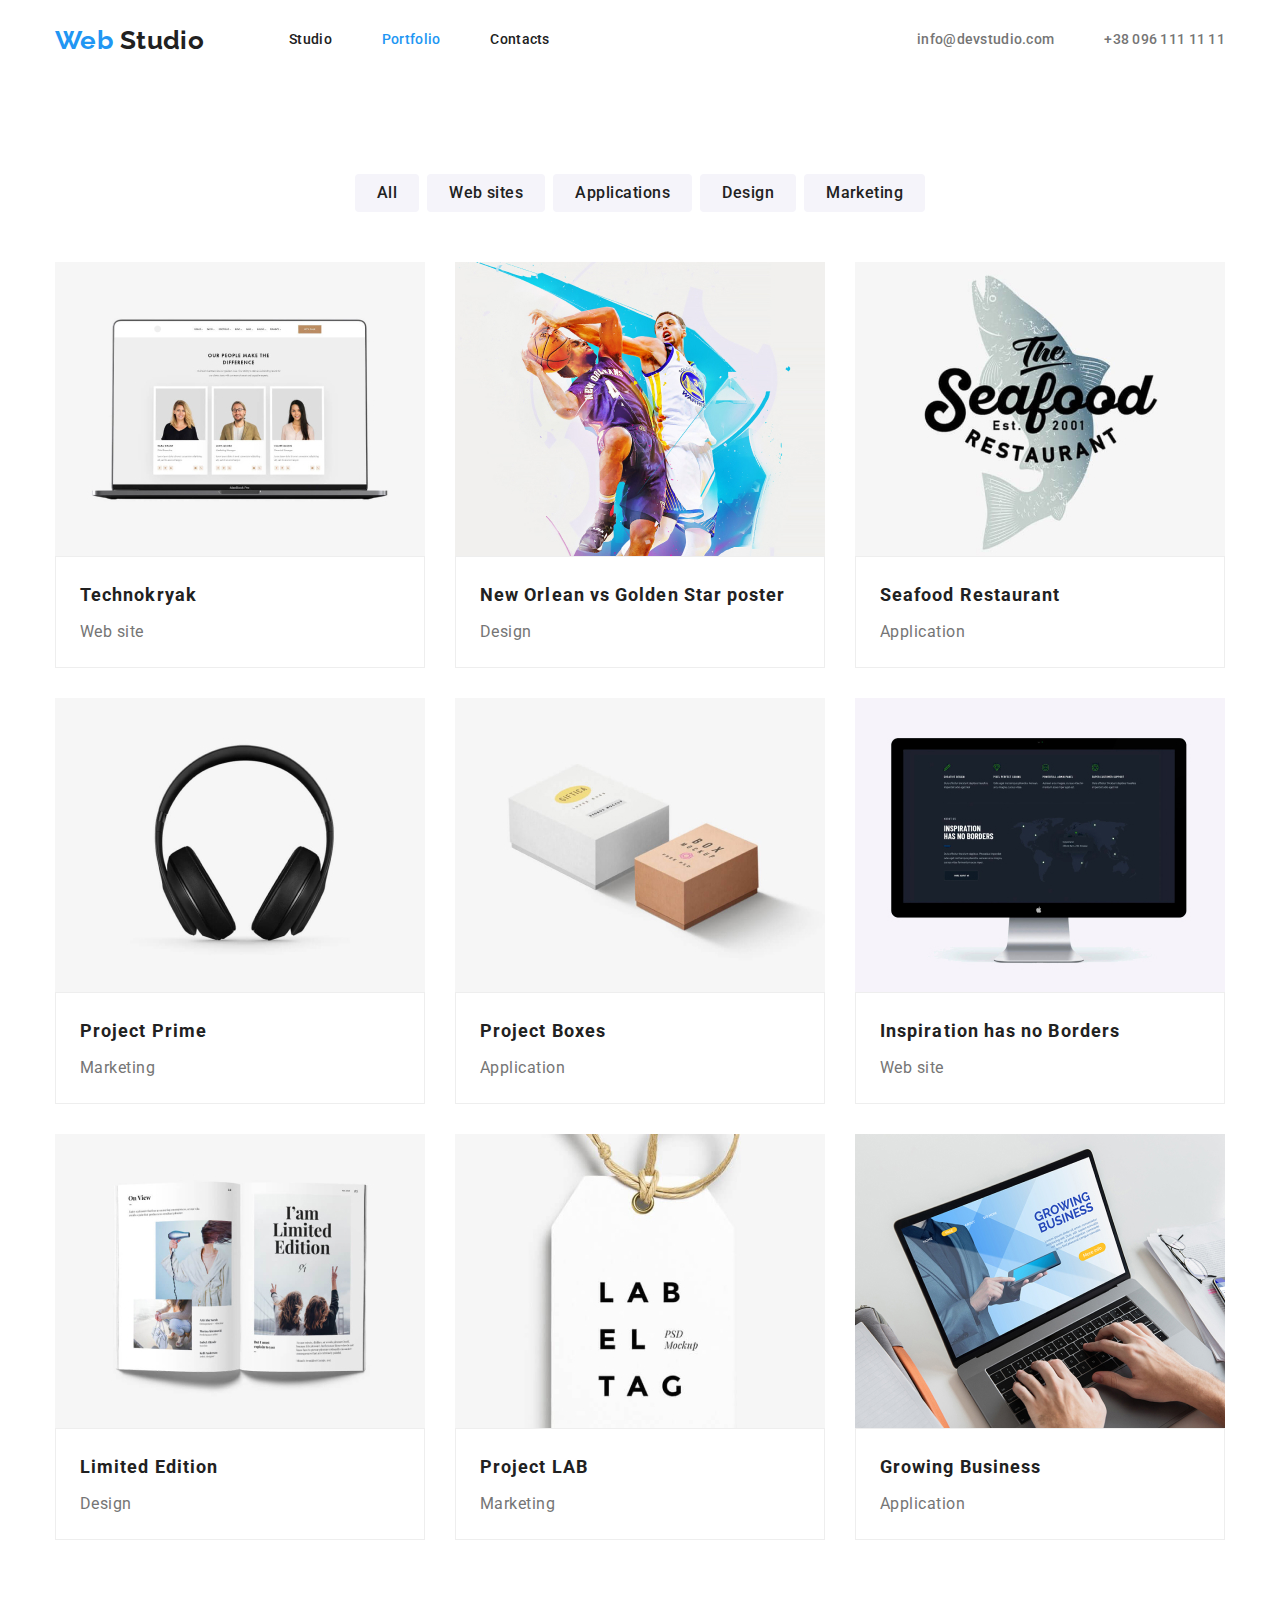
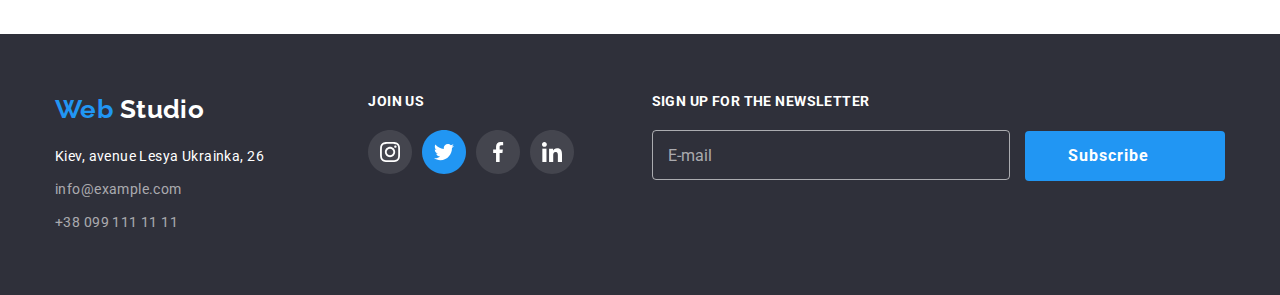
==== commit ef1e30aa: "Adds new footer to Portfolio-page" ====
--- a/portfolio.html
+++ b/portfolio.html
@@ -259,7 +259,7 @@
     <!--Footer-->
     <footer class="page-footer">
       <div class="container footer-auth">
-        <div class="content">
+        <div class="content footer-info">
           <a class="logo logo-footer" href="./index.html"
             ><span class="logo-web">Web</span
             ><span class="logo-studio"> Studio</span>
@@ -282,7 +282,7 @@
           </address>
         </div>
 
-        <div class="content">
+        <div class="content footer-join">
           <b class="auth">Join us</b>
           <ul class="list footer-links">
             <li class="social-item">
@@ -310,7 +310,7 @@
 
         <div class="content">
           <b class="auth">Sign up for the newsletter</b>
-          <input type="text" />
+          <input class="input-mail" value="E-mail" />
           <button type="submit" class="submit-button">Subscribe</button>
         </div>
       </div>
--- a/css/styles.css
+++ b/css/styles.css
@@ -28,8 +28,19 @@
   text-decoration: none;
 }
 
+html {
+  box-sizing: border-box;
+}
+
+*,
+*::before,
+*::after {
+  box-sizing: inherit;
+}
+
 .list {
   margin-top: 0;
+  margin-bottom: 0;
   margin-left: 0;
   padding: 0;
   list-style: none;
@@ -187,6 +198,7 @@
   line-height: 1.88;
   text-align: center;
   letter-spacing: 0.06em;
+  border: transparent;
 }
 
 .hero-button {
@@ -314,7 +326,6 @@
 .clients {
   display: flex;
   justify-content: center;
-  margin-bottom: 0;
 }
 
 .client-item:not(:last-child) {
@@ -328,6 +339,7 @@
   height: 90px;
   border: 1px solid #afb1b8;
   border-radius: 4px;
+  vertical-align: middle;
 }
 
 /* Footer*/
@@ -373,11 +385,13 @@
   color: var(--white-color);
   margin-top: 0;
   margin-bottom: 20px;
+  margin-left: 0;
 }
 
 .footer-contacts {
   margin-top: 0px;
   margin-bottom: 0px;
+  margin-right: 0px;
 }
 
 .footer-auth {
@@ -387,26 +401,53 @@
 
 .footer-links {
   display: flex;
-  justify-content: center;
+  justify-content: start;
+  margin-left: 0;
 }
 
 .content {
   margin-top: 0;
-  width: calc((100 - 30px * 2) / 3);
-}
-
-.content.submit-button {
-  display: inline-block;
-  margin-left: 12px;
+}
+
+.footer-info,
+.footer-join {
+  box-sizing: border-box;
+  width: 270px;
+  margin-left: 0;
+}
+
+.footer-info {
+  margin-right: 30px;
+}
+
+.submit-button {
   padding-top: 10px;
-  padding-right: 62px;
   padding-bottom: 10px;
   padding-left: 29px;
+  padding-right: 62px;
+  margin-left: 0;
+  margin-right: 0;
+}
+
+.input-mail {
+  margin-right: 12px;
+  width: 358px;
+  height: 50px;
+  padding: 15px;
+  border: 1px solid var(--accent-secondary-color);
+  box-sizing: border-box;
+  border-radius: 4px;
+  background-color: inherit;
+  font-style: normal;
+  font-size: 16px;
+  line-height: 1.25;
+  align-items: center;
+  color: var(--accent-secondary-color);
 }
 
 /* Portfolio Button */
 .button {
-  display: block;
+  display: inline-block;
   margin-top: 0;
   margin-bottom: 0;
   color: var(--title-text-color);
@@ -419,6 +460,7 @@
   line-height: 1.62;
   letter-spacing: 0.03em;
   text-align: center;
+  border: transparent;
 }
 
 .button:hover,
